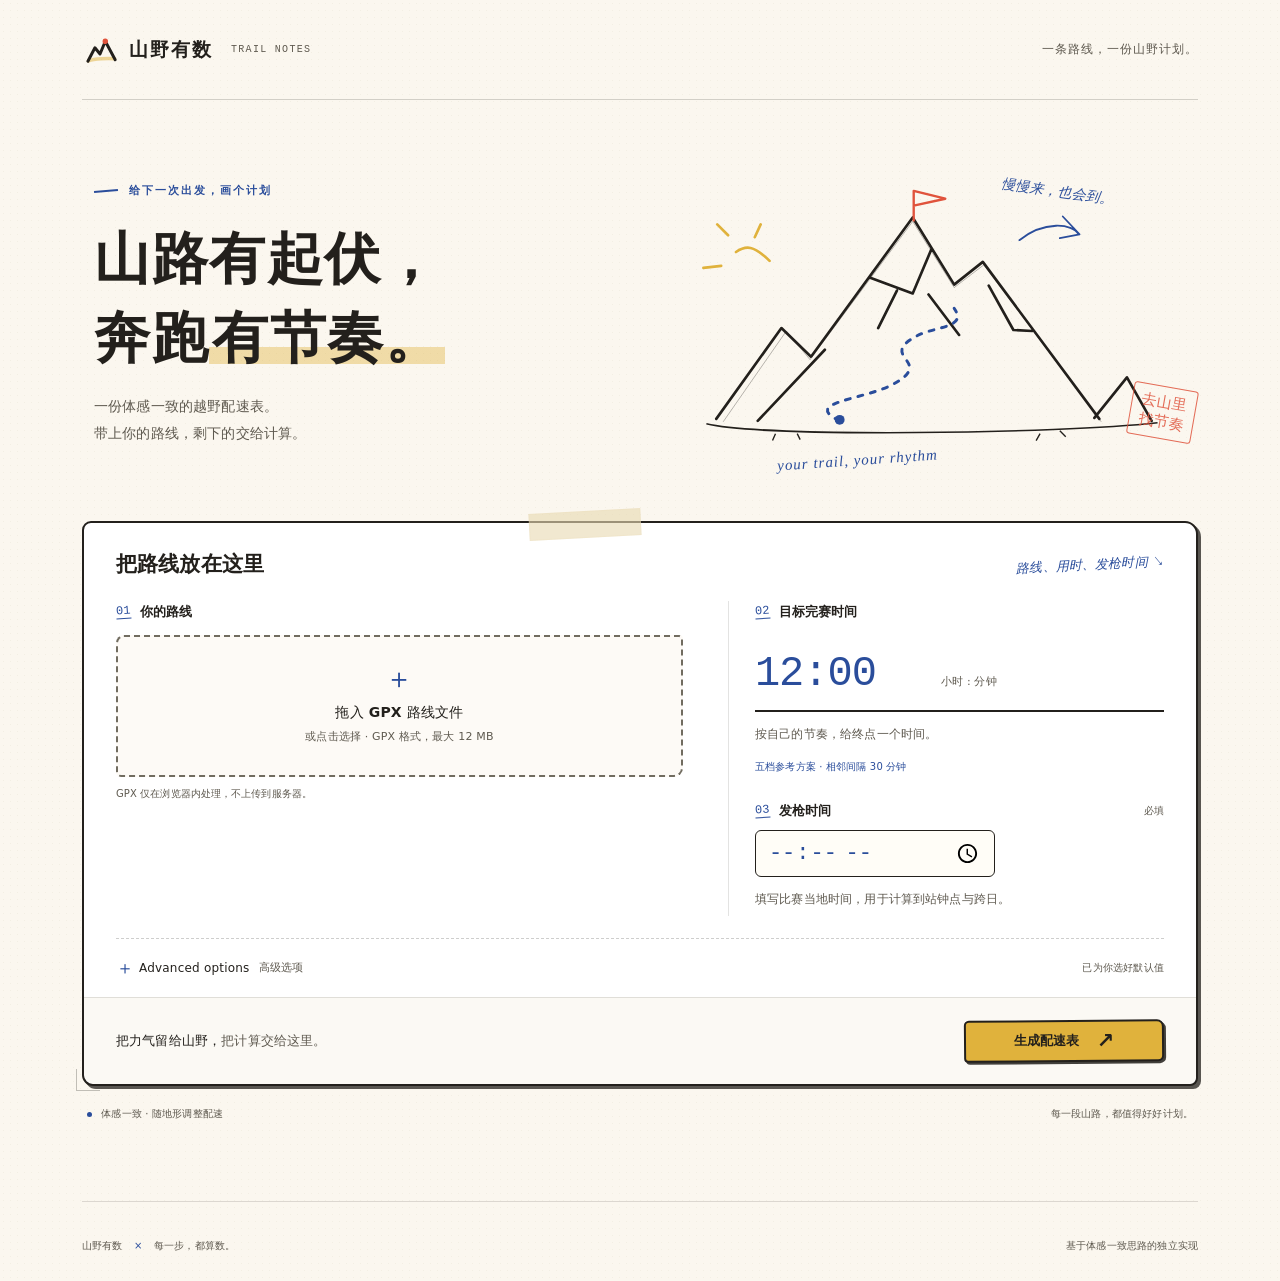
==== web/index.html @ 8d03af99 "feat(web): 导出图支持四套配色风格 - pace-svg.js 新增 STYLES 色板：paper 山野纸张 / night 夜跑仪表盘 / ink 极简墨线 / map 复古等高线 - " ====
<!doctype html>
<html lang="zh-CN">
<head>
  <meta charset="utf-8">
  <meta name="viewport" content="width=device-width, initial-scale=1">
  <meta name="theme-color" content="#fbf7ef">
  <meta name="description" content="上传 GPX，输入完赛时间，生成你的体感一致越野配速表。">
  <title>山野有数 · 体感一致配速表</title>
  <link rel="icon" href="./favicon.svg" type="image/svg+xml">
  <link rel="icon" href="./favicon-32.png" sizes="32x32" type="image/png">
  <link rel="icon" href="./favicon-16.png" sizes="16x16" type="image/png">
  <link rel="apple-touch-icon" href="./apple-touch-icon.png">
  <link rel="stylesheet" href="./style.css?v=frontend-v22">
  <script src="./pace-time.js?v=frontend-v22" defer></script>
  <script src="./pace-svg.js?v=frontend-v22" defer></script>
  <script src="./pace-wallpaper.js?v=frontend-v22" defer></script>
  <script src="./app.js?v=frontend-v22" defer></script>
</head>
<body>
  <div class="page-shell">
    <header class="site-header">
      <a class="brand" href="/" aria-label="山野有数 首页"><svg class="brand-mark" viewBox="0 0 64 64" aria-hidden="true" focusable="false"><path d="M10 47.4C20 44.4 44 44.7 54 46.4" stroke="#e0b23c" stroke-width="6" opacity=".5" stroke-linecap="round" fill="none"/><path d="M9 48L22 26L30 37L40 16L55 48" stroke="#23201c" stroke-width="5" stroke-linecap="round" stroke-linejoin="round" fill="none"/><circle cx="40" cy="16" r="4.6" fill="#e0533c"/></svg> 山野有数 <span class="brand-en">TRAIL NOTES</span></a>
      <span class="header-note">一条路线，一份山野计划。</span>
    </header>
    <main>
      <section class="hero" aria-labelledby="page-title">
        <div class="hero-copy">
          <p class="eyebrow"><span class="small-line"></span> 给下一次出发，画个计划</p>
          <h1 id="page-title">山路有起伏，<br>奔跑<span class="marker">有节奏。</span></h1>
          <p class="hero-description">一份体感一致的越野配速表。<br>带上你的路线，剩下的交给计算。</p>
        </div>
        <div class="mountain-sketch" aria-hidden="true">
          <svg viewBox="0 0 550 300" fill="none" xmlns="http://www.w3.org/2000/svg">
            <path d="M49 250C106 264 406 260 506 249" stroke="#23201c" stroke-width="1.6"/>
            <path d="M59 245L125 153L155 182L258 41L300 109L329 86L447 245M101 247L169 175M215 102L258 118L277 73M242 115L223 153M274 119L305 160M335 110L360 155L379 156M442 244L475 203L500 247" stroke="#23201c" stroke-width="2.7" stroke-linejoin="round" stroke-linecap="round"/>
            <path d="M66 248L130 156L154 185L258 45L300 112L330 89L449 248" stroke="#23201c" stroke-width=".65" opacity=".5"/>
            <path d="M259 44L259 14L291 22L259 29" stroke="#e0533c" stroke-width="2.4" stroke-linecap="round" stroke-linejoin="round"/>
            <path d="M184 247C145 228 208 226 238 210C282 186 221 183 262 161C281 151 314 153 300 133" stroke="#2a4d9b" stroke-width="3" stroke-linecap="round" stroke-dasharray="5 8"/>
            <circle cx="184" cy="246" r="5" fill="#2a4d9b"/>
            <path d="M113 85C97 69 89 69 79 76M98 61L104 48M71 59L60 48M64 90L46 92" stroke="#e0b23c" stroke-width="2.7" stroke-linecap="round"/>
            <path d="M366 64C391 44 420 47 426 58M410 40L427 58L407 62" stroke="#2a4d9b" stroke-width="1.8" stroke-linecap="round" stroke-linejoin="round"/>
            <path d="M119 260L116 267M141 260L144 266M387 260L383 267M407 257L413 263" stroke="#23201c" stroke-width="1.4"/>
          </svg>
          <span class="sketch-label label-summit">慢慢来，也会到。</span>
          <span class="sketch-label label-route">your trail, your rhythm</span>
          <span class="sketch-stamp">去山里<br>找节奏</span>
        </div>
      </section>

      <section class="planner" aria-labelledby="planner-title">
        <div class="planner-heading"><h2 id="planner-title">把路线放在这里</h2><span class="pencil-note">路线、用时、发枪时间 ↘</span></div>
        <form id="pace-form" novalidate>
          <div class="main-fields">
            <div class="file-field">
              <label class="field-label" for="gpx-file"><span class="step-number">01</span> 你的路线</label>
              <label id="drop-zone" class="drop-zone" for="gpx-file" tabindex="0" role="button" aria-label="选择或拖入 GPX 路线文件">
                <span class="upload-symbol" aria-hidden="true">＋</span>
                <span id="file-title">拖入 GPX 路线文件</span>
                <span id="file-hint" class="upload-hint">或点击选择 · GPX 格式，最大 12 MB</span>
                <span id="file-state" class="file-state" hidden></span>
              </label>
              <input id="gpx-file" type="file" class="visually-hidden">
              <p class="field-footnote" id="privacy-note">GPX 仅在浏览器内处理，不上传到服务器。</p>
            </div>
            <div class="time-field">
              <label class="field-label" for="target"><span class="step-number">02</span> 目标完赛时间</label>
              <div class="duration-wrap"><input id="target" name="target" type="text" inputmode="numeric" value="12:00" maxlength="8" autocomplete="off" spellcheck="false" aria-describedby="time-hint"><span>小时 : 分钟</span></div>
              <p id="time-hint" class="time-hint">按自己的节奏，给终点一个时间。</p>
              <span class="target-note" id="target-note">五档参考方案 · 相邻间隔 30 分钟</span>
              <div class="race-start-field">
                <label class="field-label" for="start-time"><span class="step-number">03</span> 发枪时间 <span class="required-note">必填</span></label>
                <input id="start-time" name="start-time" type="time" required aria-describedby="start-time-hint">
                <p id="start-time-hint" class="time-hint">填写比赛当地时间，用于计算到站钟点与跨日。</p>
              </div>
            </div>
          </div>

          <details id="advanced" class="advanced">
            <summary><span class="disclosure-arrow" aria-hidden="true">＋</span> Advanced options <span class="summary-cn">高级选项</span><span class="defaults-tag">已为你选好默认值</span></summary>
            <div class="advanced-body">
              <p class="advanced-intro">保留默认值即可生成。修改参数后，点击“生成配速表”更新结果。</p>
              <div id="track-panel" hidden><label class="setting-label" for="track-index">选择路线</label><select id="track-index"></select></div>
              <div class="settings-grid">
                <label>高程平滑窗口 <span>m</span><input id="ascent-window" type="number" min="0" max="2000" step="10" value="100"></label>
                <label>峰谷反转阈值 <span>m</span><input id="ascent-threshold" type="number" min="0" max="1000" value="10"></label>
                <label>爬升等效距离 <span>km / 100 m</span><input id="ascent-factor" type="number" min="0" max="10" step="0.1" value="1"></label>
                <label>距离翻倍配速增幅 <span>%</span><input id="fatigue" type="number" min="0" max="100" step="1" value="8"></label>
                <label>相邻方案间隔 <span>分钟</span><input id="target-step" type="number" min="1" max="1440" value="30"></label>
                <label>表格括号内容<select id="secondary-display"><option value="arrival_time">到站钟点（当地时间）</option><option value="pace">区间配速（分:秒/km）</option><option value="equivalent_pace">区间等效配速（分:秒/km）</option></select></label>
                <label>目标方案<select id="target-count"><option value="five">五档方案</option><option value="one">仅目标方案</option></select></label>
              </div>
              <div class="repair-policy"><strong>缺失高程自动补齐</strong><p>中间缺口按距离插值，首尾使用最近有效高程。生成结果会标注修复数量；全部高程缺失时停止计算。</p></div>
              <section id="checkpoint-panel" class="checkpoint-panel" hidden aria-labelledby="checkpoint-title"><div class="subheading"><h3 id="checkpoint-title">站点与停留</h3><span>关门时间填写发枪后的累计用时</span></div><p id="cp-hint"></p><div id="checkpoint-fields"></div></section>
              <section id="manual-panel" hidden><h3>手动站点（可选）</h3><p>未识别到站点时默认只列起终点。每行填写：名称,累计公里,停留分钟,关门用时。终点会自动加入。</p><label class="visually-hidden" for="manual-cps">手动站点</label><textarea id="manual-cps" rows="4" placeholder="山脚补给站,10.5,5,03:00"></textarea></section>
            </div>
          </details>
          <div id="status" class="status" role="status" aria-live="polite" hidden></div>
          <div class="form-footer"><p>把力气留给山野，<span>把计算交给这里。</span></p><button id="generate" class="button button-primary" type="submit">生成配速表 <span aria-hidden="true">↗</span></button></div>
        </form>
        <span class="paper-corner" aria-hidden="true"></span>
      </section>
      <div class="under-form"><span><span class="blue-dot"></span> 体感一致 · 随地形调整配速</span><span>每一段山路，都值得好好计划。</span></div>

      <section id="results" class="results" hidden aria-labelledby="result-title">
        <div class="result-heading"><div><p class="eyebrow">YOUR TRAIL PLAN / 配速计划</p><h2 id="result-title">你的山野节奏</h2></div><div class="exports" aria-label="下载配速表"><button type="button" data-export="svg" class="button button-small">SVG</button><button type="button" data-export="png" class="button button-small">PNG</button><button type="button" data-export="csv" class="button button-small">CSV</button><button id="wallpaper-open" type="button" class="button button-small" aria-expanded="false" aria-controls="wallpaper-panel">壁纸</button><label class="export-style" for="table-style">图颜色<select id="table-style"></select></label><button id="print" type="button" class="button button-small">打印</button></div></div>
        <div id="route-stats" class="route-stats"></div>
        <div class="profile-paper"><div class="profile-heading"><span>沿途的起伏</span><span>高程轮廓 · 100 m 平滑，仅作路线示意</span></div><svg id="elevation-chart" viewBox="0 0 1080 180" role="img" aria-label="路线高程曲线"></svg></div>
        <div id="result-notes" class="result-notes"></div>
        <div class="table-paper"><div class="table-topline"><span>CHECKPOINT NOTES</span><span id="table-legend"></span><span class="mobile-table-hint">左右滑动查看全部方案 →</span></div><div class="table-scroll" tabindex="0" role="region" aria-label="配速表，可横向滚动"><table id="pace-table"></table></div></div>
        <details class="calculation-notes"><summary>计算说明与路线提示</summary><div id="calculation-detail"></div></details>
        <section id="wallpaper-panel" class="wallpaper-panel" hidden aria-labelledby="wallpaper-title">
          <div class="wallpaper-heading"><div><p class="eyebrow">HOME SCREEN / 手机壁纸</p><h3 id="wallpaper-title">把配速表放进手机</h3></div><p>按原版表格等比缩小，上下补留白，保留全部站点与方案。</p></div>
          <div class="wallpaper-body">
            <div class="wallpaper-stage"><div id="wallpaper-frame" class="wallpaper-frame"><div id="wallpaper-preview" class="wallpaper-preview"></div><div id="wallpaper-mask" class="wallpaper-mask" hidden></div></div></div>
            <div class="wallpaper-side">
              <div class="wallpaper-controls">
                <label>机型<select id="wallpaper-device"></select></label>
                <label>版式<select id="wallpaper-rotation"><option value="90">横版 · 表格旋转 90°，占满屏宽</option><option value="0">竖版 · 表格保持正向</option></select></label>
                <label>顶部留白 %<input id="wallpaper-top" type="number" min="0" max="70" value="27"></label>
                <label>底部留白 %<input id="wallpaper-bottom" type="number" min="0" max="50" value="9"></label>
                <label>底色<select id="wallpaper-theme"><option value="dark">深色</option><option value="light">浅色</option></select></label>
                <label>宽度 px<input id="wallpaper-width" type="number" min="640" max="4096" step="1" value="1179" disabled></label>
                <label>高度 px<input id="wallpaper-height" type="number" min="960" max="4096" step="1" value="2556" disabled></label>
              </div>
              <label class="wallpaper-toggle"><input type="checkbox" id="wallpaper-overlay" checked> 叠加锁屏遮挡预览</label>
              <p id="wallpaper-error" role="alert" class="wallpaper-note" hidden></p>
              <p id="wallpaper-note" class="wallpaper-note"></p>
              <div class="wallpaper-actions"><button type="button" id="wallpaper-png" class="button button-primary">下载壁纸 PNG</button><button type="button" id="wallpaper-svg" class="button button-small">SVG</button></div>
            </div>
          </div>
        </section>
      </section>
    </main>
    <footer class="site-footer"><span>山野有数 <span class="footer-cross">×</span> 每一步，都算数。</span><span>基于体感一致思路的独立实现</span></footer>
  </div>
</body>
</html>
---- web/style.css ----
:root {
  --color-bg:#fbf7ef; --color-surface:#ffffff; --color-surface-alt:#f4eee1;
  --color-fg:#23201c; --color-muted:#5e594f; --color-primary:#2a4d9b;
  --color-on-primary:#fff; --color-accent:#e0533c; --color-accent-2:#e0b23c;
  --color-border:#23201c; --color-disabled:#ece5d8; --color-on-disabled:#9b9487;
  --font-display:"Instrument Serif","Songti SC","Georgia",serif;
  --font-body:"Schibsted Grotesk",ui-sans-serif,system-ui,"PingFang SC",sans-serif;
  --font-mono:"JetBrains Mono",ui-monospace,SFMono-Regular,Menlo,monospace;
  --radius-control:6px; --radius-card:10px; --size-control:42px;
  --shadow-control:2px 2px 0 rgba(35,32,28,.85); --shadow-card:3px 3px 0 rgba(35,32,28,.75);
}
*{box-sizing:border-box} [hidden]{display:none!important} html{scroll-behavior:smooth;scroll-padding-top:28px}
body{margin:0;background:var(--color-bg);color:var(--color-fg);font:16px/1.7 var(--font-body);letter-spacing:.01em;background-image:radial-gradient(#a99c7918 .65px,transparent .65px);background-size:7px 7px}
button,input,select,textarea{font:inherit;color:inherit} button,summary,a,input,select,textarea,[tabindex]{-webkit-tap-highlight-color:transparent}button,a,summary{touch-action:manipulation}
a{color:inherit}button{cursor:pointer}button:disabled{cursor:wait;background:var(--color-disabled);color:var(--color-on-disabled)}
:focus-visible{outline:3px solid var(--color-primary);outline-offset:4px} input:focus-visible,select:focus-visible,textarea:focus-visible{outline:2px solid var(--color-accent);outline-offset:3px}
.page-shell{max-width:1200px;padding:0 42px;margin:auto}.site-header{height:100px;display:flex;align-items:center;justify-content:space-between;border-bottom:1px solid #23201c30}
.brand{display:flex;align-items:center;gap:9px;text-decoration:none;font-size:19px;font-weight:650;letter-spacing:2px}.brand-mark{width:38px;height:38px;flex:none;display:block;transform:rotate(-3deg) translateY(1px)}.brand-en{font:10px var(--font-mono);letter-spacing:1.3px;color:var(--color-muted);margin-left:9px}.header-note{font-size:12px;letter-spacing:1px;color:var(--color-muted)}
.hero{display:grid;grid-template-columns:1fr 1fr;align-items:center;gap:20px;padding:55px 12px 48px}.eyebrow{display:flex;align-items:center;gap:11px;font-size:11px;font-weight:600;letter-spacing:2px;color:var(--color-primary);margin:0 0 20px}.small-line{display:inline-block;width:24px;height:2px;background:var(--color-primary);transform:rotate(-5deg)}h1{font-family:var(--font-display);font-weight:600;font-size:clamp(38px,4.4vw,56px);letter-spacing:1.5px;line-height:1.4;margin:0 0 16px}.marker{background:linear-gradient(transparent 65%,#e0b23c66 65%,#e0b23c66 92%,transparent 92%);padding:0 3px}.hero-description{font-size:14px;line-height:1.9;color:var(--color-muted);margin:0}.mountain-sketch{position:relative;align-self:center;padding-top:22px;margin:0 -15px 0 8px}.mountain-sketch>svg{display:block;width:100%;height:auto}.sketch-label{font-family:var(--font-display);position:absolute;color:var(--color-primary);font-style:italic;font-size:14px}.label-summit{right:16%;top:8%;transform:rotate(8deg)}.label-route{bottom:0;left:22%;transform:rotate(-4deg);font-size:15px;letter-spacing:1px}.sketch-stamp{position:absolute;right:1%;bottom:11%;color:var(--color-accent);font-family:var(--font-display);font-size:15px;border:1.5px solid var(--color-accent);border-radius:3px;transform:rotate(10deg);padding:5px 9px;line-height:1.35;opacity:.85}
.planner{position:relative;background:var(--color-surface);border:2px solid var(--color-border);border-radius:9px 13px 8px 11px;box-shadow:var(--shadow-card);overflow:visible}.planner:before{content:"";position:absolute;top:-12px;left:40%;width:110px;height:25px;background:#e9d9b39c;transform:rotate(-3deg);border:1px solid #e9d9b330;pointer-events:none}.planner-heading{display:flex;justify-content:space-between;align-items:center;padding:26px 32px 20px}.planner-heading h2{font:600 21px/1.5 var(--font-display);margin:0}.pencil-note{font:italic 13px/1.5 var(--font-display);color:var(--color-primary);transform:rotate(-3deg)}.main-fields{display:grid;grid-template-columns:1.3fr 1fr;gap:45px;padding:0 32px 22px}.field-label{font-size:13px;font-weight:600;display:flex;align-items:center;gap:9px;margin-bottom:12px}.step-number{font:12px var(--font-mono);color:var(--color-primary);border-bottom:1px solid var(--color-primary);transform:rotate(-4deg)}.drop-zone{min-height:142px;display:flex;flex-direction:column;justify-content:center;align-items:center;gap:4px;border:2px dashed #716c60;border-radius:8px 4px 9px 5px;background:#fbf7ef90;cursor:pointer;transition:background .18s,border-color .18s,transform .18s;text-align:center;padding:12px 16px}.drop-zone:hover,.drop-zone.dragover{border-color:var(--color-primary);background:#edf0f780;transform:rotate(-.35deg)}.drop-zone.has-file{background:#eef2f7;border-color:var(--color-primary);border-style:solid}.upload-symbol{font:28px/1 var(--font-display);color:var(--color-primary);margin-bottom:4px}.drop-zone>span:not(.upload-symbol){max-width:100%;overflow-wrap:anywhere}#file-title{font-size:14px;font-weight:550}.upload-hint{font-size:11px;color:var(--color-muted)}.file-state{font-size:11px;color:var(--color-primary)}.field-footnote{font-size:10px;margin:8px 0 0;color:var(--color-muted);letter-spacing:.1px}.time-field{padding-left:26px;border-left:1px solid #23201c20}.duration-wrap{border-bottom:2px solid var(--color-border);display:flex;align-items:baseline;gap:16px;padding:12px 0 9px;margin-top:3px}.duration-wrap input{background:transparent;border:0;min-width:0;width:170px;max-width:70%;font:42px/1.3 var(--font-mono);letter-spacing:-1px;border-radius:3px;padding:0;color:var(--color-primary)}.duration-wrap>span{font-size:11px;white-space:nowrap;color:var(--color-muted)}.time-hint{font-size:12px;color:var(--color-muted);margin:12px 0 6px}.target-note{font-size:10px;color:var(--color-primary)}
.advanced{border-top:1px dashed #23201c38;margin:0 32px}.advanced summary{cursor:pointer;list-style:none;display:flex;align-items:center;gap:9px;min-height:58px;font:12px var(--font-body);letter-spacing:.2px}.advanced summary::-webkit-details-marker{display:none}.disclosure-arrow{font-size:18px;color:var(--color-primary);width:14px}.advanced[open] .disclosure-arrow{transform:rotate(45deg)}.summary-cn{color:var(--color-muted);font-size:11px}.defaults-tag{margin-left:auto;color:var(--color-muted);font-size:10px}.advanced-body{border-top:1px dashed #23201c24;padding:0 0 24px}.advanced-intro{font-size:12px;color:var(--color-muted);margin:16px 0 20px}.settings-grid{display:grid;grid-template-columns:repeat(4,minmax(0,1fr));gap:18px}.settings-grid label{font-size:11px;display:block}.settings-grid label>span{font-size:10px;color:var(--color-muted);margin-left:4px}.settings-grid input,.settings-grid select,textarea,#track-index{margin-top:6px;width:100%;height:42px;border:1.5px dashed #726b5d;border-radius:6px;background:#fffdf7;padding:6px 10px;font-size:13px}.repair-policy{background:var(--color-surface-alt);border-left:2px solid var(--color-primary);padding:12px 16px;margin-top:24px;font-size:12px}.repair-policy p{margin:4px 0 0;color:var(--color-muted)}.repair-policy strong{font-weight:600}.checkpoint-panel h3,#manual-panel h3{font-size:14px}.subheading{display:flex;align-items:center;justify-content:space-between;margin-top:22px}.subheading span{font-size:10px;color:var(--color-muted)}#cp-hint,#manual-panel p{font-size:12px;color:var(--color-muted)}.cp-row{display:grid;grid-template-columns:1.2fr 1.4fr .65fr .8fr;gap:12px;align-items:center;border-top:1px solid #23201c15;padding:12px 0}.cp-name{display:flex;align-items:center;gap:5px;font-size:12px;overflow-wrap:anywhere}.cp-row label{font-size:10px;color:var(--color-muted);display:block}.cp-row input[type=number],.cp-row input[type=text],.cp-row select{width:100%;min-width:0;height:36px;border:1px solid #aaa291;background:#fffdf7;border-radius:4px;padding:4px 8px;font-size:12px}.cp-row.needs-choice{border-left:3px solid var(--color-accent);padding-left:10px}.cp-position-note{font-size:10px;color:var(--color-primary)}#manual-panel textarea{height:auto;min-height:100px;resize:vertical;font:12px/1.8 var(--font-mono)}#track-panel{padding:10px 0 20px;max-width:400px}.setting-label{font-size:12px}
.form-footer{display:flex;align-items:center;justify-content:space-between;gap:20px;background:#f4eee160;padding:22px 32px;border-radius:0 0 8px 11px;border-top:1px solid #23201c20}.form-footer p{font:13px/1.7 var(--font-display);margin:0}.form-footer p span{color:var(--color-muted)}.button{background:#fffdf7;border:2px solid var(--color-border);border-radius:5px 7px 6px 4px;box-shadow:var(--shadow-control);min-height:42px;padding:8px 18px;font-size:13px;font-weight:600;display:inline-flex;justify-content:center;align-items:center;gap:18px;transition:background .18s,transform .18s,box-shadow .18s}.button:hover:not(:disabled){background:var(--color-primary);color:var(--color-on-primary)}.button:active:not(:disabled){transform:translate(2px,2px);box-shadow:0 0 0 transparent}.button-primary{background:var(--color-accent-2);min-width:200px;transform:rotate(-.5deg)}.button-primary>span{font-size:21px;line-height:1}.button-small{font:11px var(--font-mono);padding:8px 13px;min-height:36px;box-shadow:1.5px 1.5px 0 #23201c}.under-form{display:flex;justify-content:space-between;color:var(--color-muted);font-size:10px;padding:19px 5px}.blue-dot{display:inline-block;background:var(--color-primary);width:5px;height:5px;border-radius:50%;margin-right:6px}.status{font-size:12px;padding:12px 16px;margin:0 32px 20px;border:1px solid #2a4d9b55;background:#edf0f8;border-radius:5px;white-space:pre-line}.status.error{background:#fff0e9;border-color:#e0533c88;color:#9b321f}.status.success{background:#eff4eb;border-color:#76845b55;color:#405129}.paper-corner{position:absolute;bottom:-7px;left:-8px;width:24px;height:22px;border-left:1px solid #23201c44;border-bottom:1px solid #23201c44;pointer-events:none}
.results{margin-top:68px;scroll-margin-top:26px}.result-heading{display:flex;justify-content:space-between;align-items:flex-end;gap:20px;margin-bottom:24px}.result-heading h2{font:600 32px/1.4 var(--font-display);margin:0;overflow-wrap:anywhere}.result-heading .eyebrow{margin-bottom:10px;font-size:10px}.exports{display:flex;gap:9px;flex-wrap:wrap}.route-stats{display:grid;grid-template-columns:repeat(4,1fr);border-top:2px solid var(--color-border);border-bottom:1px solid #23201c50;padding:20px 0;margin-bottom:24px}.stat{padding-left:22px;border-left:1px dashed #23201c40}.stat:first-child{border-left:0;padding-left:0}.stat-label{font-size:11px;color:var(--color-muted)}.stat-value{display:block;font:26px/1.8 var(--font-mono);color:var(--color-primary)}.stat-value small{font:11px var(--font-body);margin-left:5px;color:var(--color-muted)}.profile-paper{border:1px solid #23201c50;border-radius:5px 8px 4px 6px;padding:14px 20px 6px;background:#fffdf7}.profile-heading{display:flex;justify-content:space-between;align-items:center;font-size:12px}.profile-heading span+span{font-size:10px;color:var(--color-muted)}#elevation-chart{display:block;width:100%;height:auto;min-height:100px}#elevation-chart text{font-family:var(--font-mono);font-size:10px;fill:var(--color-muted)}.result-notes{font-size:11px;color:var(--color-muted);margin:18px 0 22px;line-height:1.9}.result-notes strong{color:var(--color-fg);font-weight:550}.result-notes p{margin:4px 0}.table-paper{border:1.5px solid var(--color-border);border-radius:7px 5px 9px 4px;background:var(--table-paper,#fffdf9);overflow:hidden;box-shadow:3px 3px 0 #23201c}.table-topline{display:flex;justify-content:space-between;gap:12px;background:var(--table-head,#f4eee1);padding:11px 18px;border-bottom:1px solid var(--color-border);font:10px/1.7 var(--font-mono);color:var(--table-sub,var(--color-muted));letter-spacing:1px}.table-topline span+span{font:10px/1.7 var(--font-body);letter-spacing:0}.table-scroll{overflow-x:auto;overscroll-behavior-x:contain}table{width:100%;border-collapse:collapse;min-width:920px;font-size:12px;color:var(--table-ink,var(--color-fg))}th{font-weight:500;text-align:left;color:var(--table-sub,var(--color-muted));font-size:10px;background:var(--table-head,#faf6ee);white-space:nowrap}th,td{padding:16px 12px;border-bottom:1px solid var(--table-rule,#23201c22);vertical-align:middle}th:first-child,td:first-child{padding-left:20px;min-width:164px}td{font-family:var(--font-mono);font-size:11px}td:first-child{font-family:var(--font-body);font-size:12px;color:var(--table-name,var(--color-fg))}th.target-col{text-align:center;min-width:94px}td.target-col{text-align:center}th .target-label{display:block;font:15px/1.6 var(--font-mono);color:var(--table-ink,var(--color-fg))}.chosen{background:var(--table-chosen,#f6edcf)}th.chosen .target-label{color:var(--table-strong,var(--color-primary));font-weight:bold}.time-main{font-size:15px;display:block;white-space:nowrap}.time-secondary{font-size:10px;color:var(--table-sub,var(--color-muted));display:block;margin-top:3px}.arrival-line{font-size:9px;color:var(--table-sub,var(--color-muted));display:block}.station-km{display:block;font:10px var(--font-mono);margin-top:3px;color:var(--table-sub,var(--color-muted))}.station-cutoff{display:block;font-size:9px;color:var(--table-late,#a3402a);margin-top:4px}.late{color:var(--table-late,#a3402a);font-size:9px;display:block}tr:last-child td{border-bottom:0;background-color:var(--table-foot,#f4eee160)}tr:last-child td.chosen{background-color:var(--table-chosen-strong,#f1e5bd)}tr:last-child .time-main{font-weight:bold;color:var(--table-strong,var(--color-primary))}.calculation-notes{font-size:11px;margin-top:22px;color:var(--color-muted)}.calculation-notes summary{cursor:pointer;text-decoration:underline;text-underline-offset:4px}.calculation-notes ul{padding-left:20px;line-height:2}.calculation-notes p{margin:8px 0}.site-footer{padding:35px 0 27px;margin-top:60px;display:flex;justify-content:space-between;border-top:1px solid #23201c25;font-size:10px;color:var(--color-muted)}.footer-cross{padding:0 8px;color:var(--color-primary)}.visually-hidden{position:absolute!important;width:1px!important;height:1px!important;padding:0!important;margin:-1px!important;overflow:hidden!important;clip:rect(0,0,0,0)!important;white-space:nowrap!important;border:0!important}
@media(min-width:1500px){.page-shell{max-width:1260px}.hero{padding-top:64px;padding-bottom:60px}}
@media(max-width:900px){.page-shell{padding:0 26px}.hero{padding:40px 0 36px;gap:0}h1{font-size:43px}.main-fields{gap:24px}.time-field{padding-left:20px}.duration-wrap input{font-size:36px;width:135px}.settings-grid{grid-template-columns:repeat(2,minmax(0,1fr))}.mountain-sketch{margin-left:0}.header-note{font-size:10px}.planner-heading,.main-fields{padding-left:24px;padding-right:24px}.advanced{margin:0 24px}.form-footer{padding:20px 24px}.button-primary{min-width:170px}.brand-en{display:none}}
@media(max-width:600px){.page-shell{padding:0 20px}.site-header{height:76px}.brand{font-size:17px}.header-note{font-size:9px;max-width:124px;text-align:right;letter-spacing:0}.hero{display:block;padding:34px 0 26px;position:relative;min-height:262px}.hero-copy{position:relative;z-index:1}.eyebrow{font-size:9px;letter-spacing:1px;margin-bottom:15px}h1{font-size:38px;line-height:1.45;letter-spacing:.5px}.hero-description{font-size:12px;max-width:230px;line-height:1.8}.mountain-sketch{position:absolute;width:200px;right:-14px;bottom:10px;opacity:.7;padding-top:0;margin:0;z-index:0}.sketch-label,.sketch-stamp{display:none}.planner-heading{padding:24px 20px 18px}.planner-heading h2{font-size:19px}.pencil-note{font-size:10px}.main-fields{display:block;padding:0 20px 21px}.drop-zone{min-height:129px}.field-footnote{font-size:9px}.time-field{border:0;padding:24px 0 0}.duration-wrap{padding:4px 0 8px;justify-content:space-between}.duration-wrap input{font-size:38px;width:180px}.duration-wrap>span{font-size:11px}.time-hint{font-size:11px;margin-top:9px}.advanced{margin:0 20px}.advanced summary{font-size:11px;gap:6px;min-height:55px}.summary-cn{font-size:10px}.defaults-tag{display:none}.advanced-intro{font-size:11px}.settings-grid{gap:14px}.settings-grid label{font-size:10px}.settings-grid label>span{display:block;margin-left:0}.form-footer{display:block;padding:20px}.form-footer p{text-align:center;font-size:12px;margin-bottom:14px}.button-primary{width:100%;min-height:46px}.under-form{display:block;font-size:9px;padding:16px 3px}.under-form>span+span{display:none}.status{margin:0 20px 16px}.subheading{display:block}.subheading h3{margin-bottom:3px}.cp-row{grid-template-columns:1fr 1fr;gap:10px}.cp-name{grid-column:1/-1}.cp-row>div:nth-child(2){grid-column:1/-1}.results{margin-top:38px}.result-heading{display:block}.result-heading h2{font-size:27px}.exports{margin-top:18px}.route-stats{grid-template-columns:1fr 1fr;gap:17px 0;padding:17px 0}.stat:nth-child(3){border-left:0;padding-left:0}.stat{padding-left:18px}.stat-value{font-size:23px}.stat-label{font-size:10px}.profile-paper{padding:12px 10px 4px}.profile-heading{font-size:11px}.profile-heading span+span{max-width:180px;text-align:right;font-size:8px}.table-topline{display:block;padding:10px 12px}.table-topline>span{display:block}.site-footer{display:block;text-align:center;font-size:9px;margin-top:38px;padding:24px 0}.site-footer>span{display:block;margin:4px 0}}
@media(prefers-reduced-motion:reduce){html{scroll-behavior:auto}*,*:before,*:after{transition:none!important;animation:none!important}}
@media print{@page{size:A4 landscape;margin:10mm}body{background:#fff;font-size:11px}.page-shell{max-width:none;padding:0}.site-header,.hero,.planner,.under-form,.exports,.site-footer,.calculation-notes{display:none!important}.results{display:block!important;margin:0}.result-heading{margin:0 0 12px}.result-heading h2{font-size:24px}.route-stats{padding:8px 0;margin-bottom:10px}.stat-value{font-size:18px}.profile-paper{break-inside:avoid}#elevation-chart{max-height:120px}.table-paper{box-shadow:none}.table-scroll{overflow:visible}.table-paper table{min-width:0}th,td{padding:10px 6px}thead{display:table-header-group}tr{break-inside:avoid}.chosen{print-color-adjust:exact;-webkit-print-color-adjust:exact}.result-notes{margin:10px 0}}

.race-start-field{margin-top:22px}.race-start-field .field-label{margin-bottom:8px}.required-note{font-size:10px;font-weight:400;color:var(--color-muted);margin-left:auto}.race-start-field input{display:block;width:100%;max-width:240px;min-height:44px;min-width:0;box-sizing:border-box;border:1.5px solid var(--color-border);border-radius:6px;background:#fffdf7;padding:8px 12px;font:22px var(--font-mono);color:var(--color-primary)}
.time-secondary{white-space:nowrap}table.clock-display th.target-col,table.clock-display td.target-col{min-width:145px}
.mobile-table-hint{display:none}@media(max-width:600px){.table-topline .mobile-table-hint{display:block;color:var(--color-primary);margin-top:5px}}

/* 手机壁纸面板 */
.wallpaper-panel{margin-top:26px;border:1.5px solid var(--color-border);border-radius:7px 5px 9px 4px;background:#fffdf9;box-shadow:3px 3px 0 #23201c;padding:22px 24px}
.wallpaper-heading{display:flex;justify-content:space-between;align-items:flex-end;gap:20px;margin-bottom:18px}
.wallpaper-heading h3{font:600 22px/1.45 var(--font-display);margin:0}
.wallpaper-heading .eyebrow{margin-bottom:8px}
.wallpaper-heading>p{font-size:11px;line-height:1.7;color:var(--color-muted);max-width:300px;text-align:right;margin:0}
.wallpaper-body{display:grid;grid-template-columns:minmax(0,236px) minmax(0,1fr);gap:26px;align-items:start}
.wallpaper-stage{display:flex;justify-content:center}
.wallpaper-frame{position:relative;width:100%;max-width:236px;border-radius:26px;overflow:hidden;background:#14120f;box-shadow:0 0 0 1.5px #23201c,0 12px 26px #23201c2e}
.wallpaper-preview>svg{display:block;width:100%;height:auto}
.wallpaper-mask{position:absolute;inset:0;pointer-events:none}
.wallpaper-mask svg{display:block;width:100%;height:100%}
.wallpaper-controls{display:grid;grid-template-columns:repeat(2,minmax(0,1fr));gap:12px 14px}
.wallpaper-controls label{display:flex;flex-direction:column;gap:5px;font-size:10px;color:var(--color-muted)}
.wallpaper-controls select,.wallpaper-controls input{min-height:36px;width:100%;box-sizing:border-box;border:1.5px solid var(--color-border);border-radius:5px;background:#fffdf7;padding:6px 8px;font:12px var(--font-body);color:var(--color-fg)}
.wallpaper-controls input:disabled{background:#f4eee1;color:#9b9487;border-style:dashed}
.wallpaper-toggle{display:flex;gap:8px;align-items:center;font-size:11px;color:var(--color-muted);margin:16px 0 0}
.wallpaper-note{font-size:11px;line-height:1.85;color:var(--color-muted);margin:12px 0 16px;border-left:3px solid var(--color-accent-2);padding-left:10px}
.wallpaper-actions{display:flex;gap:9px;flex-wrap:wrap;align-items:center}
.wallpaper-actions .button-primary{min-width:0;transform:none;font-size:12px}
@media(max-width:760px){.wallpaper-body{grid-template-columns:minmax(0,1fr);gap:20px}.wallpaper-heading{display:block}.wallpaper-heading>p{text-align:left;max-width:none;margin:8px 0 0}.wallpaper-frame{max-width:210px}.wallpaper-controls{grid-template-columns:minmax(0,1fr) minmax(0,1fr)}}
@media print{.wallpaper-panel{display:none!important}}

/* 导出图风格：只看表格，页面其他部分不改 */
.export-style{display:inline-flex;align-items:center;gap:6px;font:11px var(--font-mono);color:var(--color-muted)}
.export-style select{min-height:36px;border:1.5px solid var(--color-border);border-radius:5px;background:#fffdf7;padding:4px 8px;font:11px var(--font-body);color:var(--color-fg);box-shadow:1.5px 1.5px 0 #23201c}
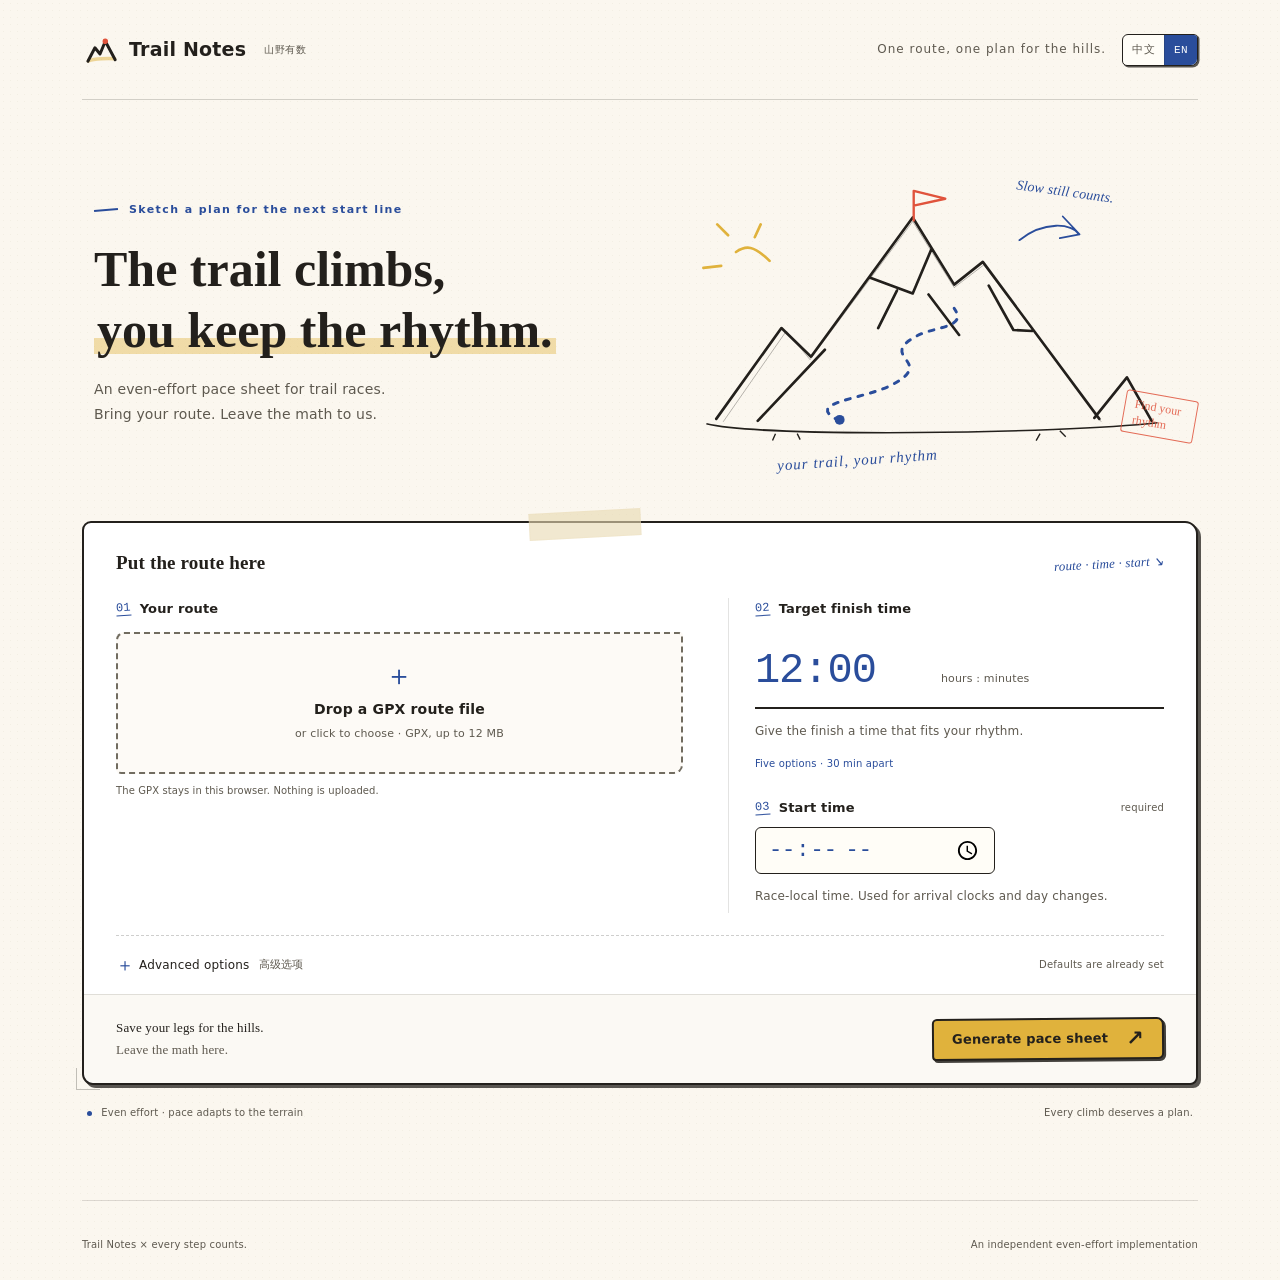
==== commit c08db3b5: "feat(web): 界面、导出图与壁纸支持中英文切换 - 新增 web/i18n.js：中英词典、语言检测（?lang= > localStorage > 浏览器语言）、   站点起终点名称翻译 -" ====
--- a/web/index.html
+++ b/web/index.html
@@ -4,30 +4,37 @@
   <meta charset="utf-8">
   <meta name="viewport" content="width=device-width, initial-scale=1">
   <meta name="theme-color" content="#fbf7ef">
-  <meta name="description" content="上传 GPX，输入完赛时间，生成你的体感一致越野配速表。">
+  <meta name="description" content="上传 GPX，输入完赛时间与发枪时间，生成体感一致的越野配速表。">
   <title>山野有数 · 体感一致配速表</title>
   <link rel="icon" href="./favicon.svg" type="image/svg+xml">
   <link rel="icon" href="./favicon-32.png" sizes="32x32" type="image/png">
   <link rel="icon" href="./favicon-16.png" sizes="16x16" type="image/png">
   <link rel="apple-touch-icon" href="./apple-touch-icon.png">
-  <link rel="stylesheet" href="./style.css?v=frontend-v22">
-  <script src="./pace-time.js?v=frontend-v22" defer></script>
-  <script src="./pace-svg.js?v=frontend-v22" defer></script>
-  <script src="./pace-wallpaper.js?v=frontend-v22" defer></script>
-  <script src="./app.js?v=frontend-v22" defer></script>
+  <link rel="stylesheet" href="./style.css?v=frontend-v29">
+  <script src="./i18n.js?v=frontend-v29" defer></script>
+  <script src="./pace-time.js?v=frontend-v29" defer></script>
+  <script src="./pace-svg.js?v=frontend-v29" defer></script>
+  <script src="./pace-wallpaper.js?v=frontend-v29" defer></script>
+  <script src="./app.js?v=frontend-v29" defer></script>
 </head>
 <body>
   <div class="page-shell">
     <header class="site-header">
-      <a class="brand" href="/" aria-label="山野有数 首页"><svg class="brand-mark" viewBox="0 0 64 64" aria-hidden="true" focusable="false"><path d="M10 47.4C20 44.4 44 44.7 54 46.4" stroke="#e0b23c" stroke-width="6" opacity=".5" stroke-linecap="round" fill="none"/><path d="M9 48L22 26L30 37L40 16L55 48" stroke="#23201c" stroke-width="5" stroke-linecap="round" stroke-linejoin="round" fill="none"/><circle cx="40" cy="16" r="4.6" fill="#e0533c"/></svg> 山野有数 <span class="brand-en">TRAIL NOTES</span></a>
-      <span class="header-note">一条路线，一份山野计划。</span>
+      <a class="brand" href="/" data-i18n-aria="brand.home"><svg class="brand-mark" viewBox="0 0 64 64" aria-hidden="true" focusable="false"><path d="M10 47.4C20 44.4 44 44.7 54 46.4" stroke="#e0b23c" stroke-width="6" opacity=".5" stroke-linecap="round" fill="none"/><path d="M9 48L22 26L30 37L40 16L55 48" stroke="#23201c" stroke-width="5" stroke-linecap="round" stroke-linejoin="round" fill="none"/><circle cx="40" cy="16" r="4.6" fill="#e0533c"/></svg> <span data-i18n="brand.name">山野有数</span> <span class="brand-en" data-i18n="brand.tag">TRAIL NOTES</span></a>
+      <div class="header-right">
+        <span class="header-note" data-i18n="header.note">一条路线，一份山野计划。</span>
+        <div class="lang-switch" role="group" data-i18n-aria="lang.group" aria-label="语言">
+          <button type="button" data-lang-button="zh" aria-pressed="true">中文</button>
+          <button type="button" data-lang-button="en" aria-pressed="false">EN</button>
+        </div>
+      </div>
     </header>
     <main>
       <section class="hero" aria-labelledby="page-title">
         <div class="hero-copy">
-          <p class="eyebrow"><span class="small-line"></span> 给下一次出发，画个计划</p>
-          <h1 id="page-title">山路有起伏，<br>奔跑<span class="marker">有节奏。</span></h1>
-          <p class="hero-description">一份体感一致的越野配速表。<br>带上你的路线，剩下的交给计算。</p>
+          <p class="eyebrow"><span class="small-line"></span> <span data-i18n="hero.eyebrow">给下一次出发，画个计划</span></p>
+          <h1 id="page-title"><span data-i18n="hero.title1">山路有起伏，</span><br><span class="marker" data-i18n="hero.title2">奔跑有节奏。</span></h1>
+          <p class="hero-description"><span data-i18n="hero.desc1">一份体感一致的越野配速表。</span><br><span data-i18n="hero.desc2">带上你的路线，剩下的交给计算。</span></p>
         </div>
         <div class="mountain-sketch" aria-hidden="true">
           <svg viewBox="0 0 550 300" fill="none" xmlns="http://www.w3.org/2000/svg">
@@ -41,97 +48,97 @@
             <path d="M366 64C391 44 420 47 426 58M410 40L427 58L407 62" stroke="#2a4d9b" stroke-width="1.8" stroke-linecap="round" stroke-linejoin="round"/>
             <path d="M119 260L116 267M141 260L144 266M387 260L383 267M407 257L413 263" stroke="#23201c" stroke-width="1.4"/>
           </svg>
-          <span class="sketch-label label-summit">慢慢来，也会到。</span>
-          <span class="sketch-label label-route">your trail, your rhythm</span>
-          <span class="sketch-stamp">去山里<br>找节奏</span>
+          <span class="sketch-label label-summit" data-i18n="hero.labelSummit">慢慢来，也会到。</span>
+          <span class="sketch-label label-route" data-i18n="hero.labelRoute">your trail, your rhythm</span>
+          <span class="sketch-stamp" data-i18n-html="hero.stamp">去山里<br>找节奏</span>
         </div>
       </section>
 
       <section class="planner" aria-labelledby="planner-title">
-        <div class="planner-heading"><h2 id="planner-title">把路线放在这里</h2><span class="pencil-note">路线、用时、发枪时间 ↘</span></div>
+        <div class="planner-heading"><h2 id="planner-title" data-i18n="planner.title">把路线放在这里</h2><span class="pencil-note" data-i18n="planner.pencil">路线、用时、发枪时间 ↘</span></div>
         <form id="pace-form" novalidate>
           <div class="main-fields">
             <div class="file-field">
-              <label class="field-label" for="gpx-file"><span class="step-number">01</span> 你的路线</label>
-              <label id="drop-zone" class="drop-zone" for="gpx-file" tabindex="0" role="button" aria-label="选择或拖入 GPX 路线文件">
+              <label class="field-label" for="gpx-file"><span class="step-number">01</span> <span data-i18n="form.step1">你的路线</span></label>
+              <label id="drop-zone" class="drop-zone" for="gpx-file" tabindex="0" role="button" data-i18n-aria="form.dropAria" aria-label="选择或拖入 GPX 路线文件">
                 <span class="upload-symbol" aria-hidden="true">＋</span>
-                <span id="file-title">拖入 GPX 路线文件</span>
-                <span id="file-hint" class="upload-hint">或点击选择 · GPX 格式，最大 12 MB</span>
+                <span id="file-title" data-i18n="form.dropTitle">拖入 GPX 路线文件</span>
+                <span id="file-hint" class="upload-hint" data-i18n="form.dropHint">或点击选择 · GPX 格式，最大 12 MB</span>
                 <span id="file-state" class="file-state" hidden></span>
               </label>
               <input id="gpx-file" type="file" class="visually-hidden">
-              <p class="field-footnote" id="privacy-note">GPX 仅在浏览器内处理，不上传到服务器。</p>
+              <p class="field-footnote" id="privacy-note" data-i18n="form.privacy">GPX 仅在浏览器内处理，不上传到服务器。</p>
             </div>
             <div class="time-field">
-              <label class="field-label" for="target"><span class="step-number">02</span> 目标完赛时间</label>
-              <div class="duration-wrap"><input id="target" name="target" type="text" inputmode="numeric" value="12:00" maxlength="8" autocomplete="off" spellcheck="false" aria-describedby="time-hint"><span>小时 : 分钟</span></div>
-              <p id="time-hint" class="time-hint">按自己的节奏，给终点一个时间。</p>
-              <span class="target-note" id="target-note">五档参考方案 · 相邻间隔 30 分钟</span>
+              <label class="field-label" for="target"><span class="step-number">02</span> <span data-i18n="form.step2">目标完赛时间</span></label>
+              <div class="duration-wrap"><input id="target" name="target" type="text" inputmode="numeric" value="12:00" maxlength="5" autocomplete="off" spellcheck="false" aria-describedby="time-hint"><span data-i18n="form.durationUnit">小时 : 分钟</span></div>
+              <p id="time-hint" class="time-hint" data-i18n="form.timeHint">按自己的节奏，给终点一个时间。</p>
+              <span class="target-note" id="target-note" data-i18n="form.targetNote">五档参考方案 · 相邻间隔 30 分钟</span>
               <div class="race-start-field">
-                <label class="field-label" for="start-time"><span class="step-number">03</span> 发枪时间 <span class="required-note">必填</span></label>
+                <label class="field-label" for="start-time"><span class="step-number">03</span> <span data-i18n="form.step3">发枪时间</span> <span class="required-note" data-i18n="form.required">必填</span></label>
                 <input id="start-time" name="start-time" type="time" required aria-describedby="start-time-hint">
-                <p id="start-time-hint" class="time-hint">填写比赛当地时间，用于计算到站钟点与跨日。</p>
+                <p id="start-time-hint" class="time-hint" data-i18n="form.startHint">填写比赛当地时间，用于计算到站钟点与跨日。</p>
               </div>
             </div>
           </div>
 
           <details id="advanced" class="advanced">
-            <summary><span class="disclosure-arrow" aria-hidden="true">＋</span> Advanced options <span class="summary-cn">高级选项</span><span class="defaults-tag">已为你选好默认值</span></summary>
+            <summary><span class="disclosure-arrow" aria-hidden="true">＋</span> <span data-i18n="advanced.title">高级选项</span> <span class="summary-cn" data-i18n="advanced.titleAlt">Advanced options</span><span class="defaults-tag" data-i18n="advanced.defaults">已为你选好默认值</span></summary>
             <div class="advanced-body">
-              <p class="advanced-intro">保留默认值即可生成。修改参数后，点击“生成配速表”更新结果。</p>
-              <div id="track-panel" hidden><label class="setting-label" for="track-index">选择路线</label><select id="track-index"></select></div>
+              <p class="advanced-intro" data-i18n="advanced.intro">保留默认值即可生成。修改参数后，点击“生成配速表”更新结果。</p>
+              <div id="track-panel" hidden><label class="setting-label" for="track-index" data-i18n="advanced.track">选择路线</label><select id="track-index"></select></div>
               <div class="settings-grid">
-                <label>高程平滑窗口 <span>m</span><input id="ascent-window" type="number" min="0" max="2000" step="10" value="100"></label>
-                <label>峰谷反转阈值 <span>m</span><input id="ascent-threshold" type="number" min="0" max="1000" value="10"></label>
-                <label>爬升等效距离 <span>km / 100 m</span><input id="ascent-factor" type="number" min="0" max="10" step="0.1" value="1"></label>
-                <label>距离翻倍配速增幅 <span>%</span><input id="fatigue" type="number" min="0" max="100" step="1" value="8"></label>
-                <label>相邻方案间隔 <span>分钟</span><input id="target-step" type="number" min="1" max="1440" value="30"></label>
-                <label>表格括号内容<select id="secondary-display"><option value="arrival_time">到站钟点（当地时间）</option><option value="pace">区间配速（分:秒/km）</option><option value="equivalent_pace">区间等效配速（分:秒/km）</option></select></label>
-                <label>目标方案<select id="target-count"><option value="five">五档方案</option><option value="one">仅目标方案</option></select></label>
+                <label><span data-i18n="advanced.smooth">高程平滑窗口</span> <span>m</span><input id="ascent-window" type="number" min="0" max="2000" step="10" value="100"></label>
+                <label><span data-i18n="advanced.threshold">峰谷反转阈值</span> <span>m</span><input id="ascent-threshold" type="number" min="0" max="1000" value="10"></label>
+                <label><span data-i18n="advanced.ascentFactor">爬升等效距离</span> <span>km / 100 m</span><input id="ascent-factor" type="number" min="0" max="10" step="0.1" value="1"></label>
+                <label><span data-i18n="advanced.fatigue">距离翻倍配速增幅</span> <span>%</span><input id="fatigue" type="number" min="0" max="100" step="1" value="8"></label>
+                <label><span data-i18n="advanced.step">相邻方案间隔</span> <span data-i18n="advanced.minutes">分钟</span><input id="target-step" type="number" min="1" max="1440" value="30"></label>
+                <label><span data-i18n="advanced.bracket">表格括号内容</span><select id="secondary-display"><option value="arrival_time" data-i18n="option.arrival">到站钟点（当地时间）</option><option value="pace" data-i18n="option.pace">区间配速（分:秒/km）</option><option value="equivalent_pace" data-i18n="option.eqPace">区间等效配速（分:秒/km）</option></select></label>
+                <label><span data-i18n="advanced.options">目标方案</span><select id="target-count"><option value="five" data-i18n="option.five">五档方案</option><option value="one" data-i18n="option.one">仅目标方案</option></select></label>
               </div>
-              <div class="repair-policy"><strong>缺失高程自动补齐</strong><p>中间缺口按距离插值，首尾使用最近有效高程。生成结果会标注修复数量；全部高程缺失时停止计算。</p></div>
-              <section id="checkpoint-panel" class="checkpoint-panel" hidden aria-labelledby="checkpoint-title"><div class="subheading"><h3 id="checkpoint-title">站点与停留</h3><span>关门时间填写发枪后的累计用时</span></div><p id="cp-hint"></p><div id="checkpoint-fields"></div></section>
-              <section id="manual-panel" hidden><h3>手动站点（可选）</h3><p>未识别到站点时默认只列起终点。每行填写：名称,累计公里,停留分钟,关门用时。终点会自动加入。</p><label class="visually-hidden" for="manual-cps">手动站点</label><textarea id="manual-cps" rows="4" placeholder="山脚补给站,10.5,5,03:00"></textarea></section>
+              <div class="repair-policy"><strong data-i18n="advanced.repairTitle">缺失高程自动补齐</strong><p data-i18n="advanced.repairBody">中间缺口按距离插值，首尾使用最近有效高程。生成结果会标注修复数量；全部高程缺失时停止计算。</p></div>
+              <section id="checkpoint-panel" class="checkpoint-panel" hidden aria-labelledby="checkpoint-title"><div class="subheading"><h3 id="checkpoint-title" data-i18n="advanced.cpTitle">站点与停留</h3><span data-i18n="advanced.cpSub">关门时间填写发枪后的累计用时</span></div><p id="cp-hint"></p><div id="checkpoint-fields"></div></section>
+              <section id="manual-panel" hidden><h3 data-i18n="advanced.manualTitle">手动站点（可选）</h3><p data-i18n="advanced.manualBody">未识别到站点时默认只列起终点。每行填写：名称,累计公里,停留分钟,关门用时。终点会自动加入。</p><label class="visually-hidden" for="manual-cps" data-i18n="advanced.manualAria">手动站点</label><textarea id="manual-cps" rows="4" data-i18n-placeholder="advanced.manualPlaceholder" placeholder="山脚补给站,10.5,5,03:00"></textarea></section>
             </div>
           </details>
           <div id="status" class="status" role="status" aria-live="polite" hidden></div>
-          <div class="form-footer"><p>把力气留给山野，<span>把计算交给这里。</span></p><button id="generate" class="button button-primary" type="submit">生成配速表 <span aria-hidden="true">↗</span></button></div>
+          <div class="form-footer"><p><span data-i18n="form.footer1">把力气留给山野，</span><span data-i18n="form.footer2">把计算交给这里。</span></p><button id="generate" class="button button-primary" type="submit"><span id="generate-label" data-i18n="form.generate">生成配速表</span> <span aria-hidden="true">↗</span></button></div>
         </form>
         <span class="paper-corner" aria-hidden="true"></span>
       </section>
-      <div class="under-form"><span><span class="blue-dot"></span> 体感一致 · 随地形调整配速</span><span>每一段山路，都值得好好计划。</span></div>
+      <div class="under-form"><span><span class="blue-dot"></span> <span data-i18n="underForm.left">体感一致 · 随地形调整配速</span></span><span data-i18n="underForm.right">每一段山路，都值得好好计划。</span></div>
 
       <section id="results" class="results" hidden aria-labelledby="result-title">
-        <div class="result-heading"><div><p class="eyebrow">YOUR TRAIL PLAN / 配速计划</p><h2 id="result-title">你的山野节奏</h2></div><div class="exports" aria-label="下载配速表"><button type="button" data-export="svg" class="button button-small">SVG</button><button type="button" data-export="png" class="button button-small">PNG</button><button type="button" data-export="csv" class="button button-small">CSV</button><button id="wallpaper-open" type="button" class="button button-small" aria-expanded="false" aria-controls="wallpaper-panel">壁纸</button><label class="export-style" for="table-style">图颜色<select id="table-style"></select></label><button id="print" type="button" class="button button-small">打印</button></div></div>
+        <div class="result-heading"><div><p class="eyebrow" data-i18n="results.eyebrow">YOUR TRAIL PLAN / 配速计划</p><h2 id="result-title" data-i18n="results.title">你的山野节奏</h2></div><div class="exports" data-i18n-aria="results.exportsAria" aria-label="下载配速表"><button type="button" data-export="svg" class="button button-small">SVG</button><button type="button" data-export="png" class="button button-small">PNG</button><button type="button" data-export="csv" class="button button-small">CSV</button><button id="wallpaper-open" type="button" class="button button-small" aria-expanded="false" aria-controls="wallpaper-panel" data-i18n="results.wallpaper">壁纸</button><label class="export-style" for="table-style"><span data-i18n="results.colorLabel">图颜色</span><select id="table-style"></select></label><button id="print" type="button" class="button button-small" data-i18n="results.print">打印</button></div></div>
         <div id="route-stats" class="route-stats"></div>
-        <div class="profile-paper"><div class="profile-heading"><span>沿途的起伏</span><span>高程轮廓 · 100 m 平滑，仅作路线示意</span></div><svg id="elevation-chart" viewBox="0 0 1080 180" role="img" aria-label="路线高程曲线"></svg></div>
+        <div class="profile-paper"><div class="profile-heading"><span data-i18n="results.profileTitle">沿途的起伏</span><span data-i18n="results.profileSub">高程轮廓 · 100 m 平滑，仅作路线示意</span></div><svg id="elevation-chart" viewBox="0 0 1080 180" role="img" data-i18n-aria="results.chartAria" aria-label="路线高程曲线"></svg></div>
         <div id="result-notes" class="result-notes"></div>
-        <div class="table-paper"><div class="table-topline"><span>CHECKPOINT NOTES</span><span id="table-legend"></span><span class="mobile-table-hint">左右滑动查看全部方案 →</span></div><div class="table-scroll" tabindex="0" role="region" aria-label="配速表，可横向滚动"><table id="pace-table"></table></div></div>
-        <details class="calculation-notes"><summary>计算说明与路线提示</summary><div id="calculation-detail"></div></details>
+        <div class="table-paper"><div class="table-topline"><span>CHECKPOINT NOTES</span><span id="table-legend"></span><span class="mobile-table-hint" data-i18n="results.mobileHint">左右滑动查看全部方案 →</span></div><div class="table-scroll" tabindex="0" role="region" data-i18n-aria="results.tableAria" aria-label="配速表，可横向滚动"><table id="pace-table"></table></div></div>
+        <details class="calculation-notes"><summary data-i18n="results.notesTitle">计算说明与路线提示</summary><div id="calculation-detail"></div></details>
         <section id="wallpaper-panel" class="wallpaper-panel" hidden aria-labelledby="wallpaper-title">
-          <div class="wallpaper-heading"><div><p class="eyebrow">HOME SCREEN / 手机壁纸</p><h3 id="wallpaper-title">把配速表放进手机</h3></div><p>按原版表格等比缩小，上下补留白，保留全部站点与方案。</p></div>
+          <div class="wallpaper-heading"><div><p class="eyebrow" data-i18n="wall.eyebrow">HOME SCREEN / 手机壁纸</p><h3 id="wallpaper-title" data-i18n="wall.title">把配速表放进手机</h3></div><p data-i18n="wall.desc">按原版表格等比缩小，上下补留白，保留全部站点与方案。</p></div>
           <div class="wallpaper-body">
             <div class="wallpaper-stage"><div id="wallpaper-frame" class="wallpaper-frame"><div id="wallpaper-preview" class="wallpaper-preview"></div><div id="wallpaper-mask" class="wallpaper-mask" hidden></div></div></div>
             <div class="wallpaper-side">
               <div class="wallpaper-controls">
-                <label>机型<select id="wallpaper-device"></select></label>
-                <label>版式<select id="wallpaper-rotation"><option value="90">横版 · 表格旋转 90°，占满屏宽</option><option value="0">竖版 · 表格保持正向</option></select></label>
-                <label>顶部留白 %<input id="wallpaper-top" type="number" min="0" max="70" value="27"></label>
-                <label>底部留白 %<input id="wallpaper-bottom" type="number" min="0" max="50" value="9"></label>
-                <label>底色<select id="wallpaper-theme"><option value="dark">深色</option><option value="light">浅色</option></select></label>
-                <label>宽度 px<input id="wallpaper-width" type="number" min="640" max="4096" step="1" value="1179" disabled></label>
-                <label>高度 px<input id="wallpaper-height" type="number" min="960" max="4096" step="1" value="2556" disabled></label>
+                <label><span data-i18n="wall.device">机型</span><select id="wallpaper-device"></select></label>
+                <label><span data-i18n="wall.layout">版式</span><select id="wallpaper-rotation"><option value="90" data-i18n="wall.landscape">横版 · 表格旋转 90°，占满屏宽</option><option value="0" data-i18n="wall.portrait">竖版 · 表格保持正向</option></select></label>
+                <label><span data-i18n="wall.top">顶部留白 %</span><input id="wallpaper-top" type="number" min="0" max="70" value="27"></label>
+                <label><span data-i18n="wall.bottom">底部留白 %</span><input id="wallpaper-bottom" type="number" min="0" max="50" value="9"></label>
+                <label><span data-i18n="wall.theme">底色</span><select id="wallpaper-theme"><option value="dark" data-i18n="wall.dark">深色</option><option value="light" data-i18n="wall.light">浅色</option></select></label>
+                <label><span data-i18n="wall.width">宽度 px</span><input id="wallpaper-width" type="number" min="640" max="4096" step="1" value="1179" disabled></label>
+                <label><span data-i18n="wall.height">高度 px</span><input id="wallpaper-height" type="number" min="960" max="4096" step="1" value="2556" disabled></label>
               </div>
-              <label class="wallpaper-toggle"><input type="checkbox" id="wallpaper-overlay" checked> 叠加锁屏遮挡预览</label>
+              <label class="wallpaper-toggle"><input type="checkbox" id="wallpaper-overlay" checked> <span data-i18n="wall.overlay">叠加锁屏遮挡预览</span></label>
               <p id="wallpaper-error" role="alert" class="wallpaper-note" hidden></p>
               <p id="wallpaper-note" class="wallpaper-note"></p>
-              <div class="wallpaper-actions"><button type="button" id="wallpaper-png" class="button button-primary">下载壁纸 PNG</button><button type="button" id="wallpaper-svg" class="button button-small">SVG</button></div>
+              <div class="wallpaper-actions"><button type="button" id="wallpaper-png" class="button button-primary" data-i18n="wall.download">下载壁纸 PNG</button><button type="button" id="wallpaper-svg" class="button button-small">SVG</button></div>
             </div>
           </div>
         </section>
       </section>
     </main>
-    <footer class="site-footer"><span>山野有数 <span class="footer-cross">×</span> 每一步，都算数。</span><span>基于体感一致思路的独立实现</span></footer>
+    <footer class="site-footer"><span data-i18n="footer.left">山野有数 × 每一步，都算数。</span><span data-i18n="footer.right">基于体感一致思路的独立实现</span></footer>
   </div>
 </body>
 </html>
--- a/web/style.css
+++ b/web/style.css
@@ -16,14 +16,15 @@
 :focus-visible{outline:3px solid var(--color-primary);outline-offset:4px} input:focus-visible,select:focus-visible,textarea:focus-visible{outline:2px solid var(--color-accent);outline-offset:3px}
 .page-shell{max-width:1200px;padding:0 42px;margin:auto}.site-header{height:100px;display:flex;align-items:center;justify-content:space-between;border-bottom:1px solid #23201c30}
 .brand{display:flex;align-items:center;gap:9px;text-decoration:none;font-size:19px;font-weight:650;letter-spacing:2px}.brand-mark{width:38px;height:38px;flex:none;display:block;transform:rotate(-3deg) translateY(1px)}.brand-en{font:10px var(--font-mono);letter-spacing:1.3px;color:var(--color-muted);margin-left:9px}.header-note{font-size:12px;letter-spacing:1px;color:var(--color-muted)}
-.hero{display:grid;grid-template-columns:1fr 1fr;align-items:center;gap:20px;padding:55px 12px 48px}.eyebrow{display:flex;align-items:center;gap:11px;font-size:11px;font-weight:600;letter-spacing:2px;color:var(--color-primary);margin:0 0 20px}.small-line{display:inline-block;width:24px;height:2px;background:var(--color-primary);transform:rotate(-5deg)}h1{font-family:var(--font-display);font-weight:600;font-size:clamp(38px,4.4vw,56px);letter-spacing:1.5px;line-height:1.4;margin:0 0 16px}.marker{background:linear-gradient(transparent 65%,#e0b23c66 65%,#e0b23c66 92%,transparent 92%);padding:0 3px}.hero-description{font-size:14px;line-height:1.9;color:var(--color-muted);margin:0}.mountain-sketch{position:relative;align-self:center;padding-top:22px;margin:0 -15px 0 8px}.mountain-sketch>svg{display:block;width:100%;height:auto}.sketch-label{font-family:var(--font-display);position:absolute;color:var(--color-primary);font-style:italic;font-size:14px}.label-summit{right:16%;top:8%;transform:rotate(8deg)}.label-route{bottom:0;left:22%;transform:rotate(-4deg);font-size:15px;letter-spacing:1px}.sketch-stamp{position:absolute;right:1%;bottom:11%;color:var(--color-accent);font-family:var(--font-display);font-size:15px;border:1.5px solid var(--color-accent);border-radius:3px;transform:rotate(10deg);padding:5px 9px;line-height:1.35;opacity:.85}
+.hero{display:grid;grid-template-columns:1fr 1fr;align-items:center;gap:20px;padding:55px 12px 48px}.eyebrow{display:flex;align-items:center;gap:11px;font-size:11px;font-weight:600;letter-spacing:2px;color:var(--color-primary);margin:0 0 20px}.small-line{display:inline-block;width:24px;height:2px;background:var(--color-primary);transform:rotate(-5deg)}h1{font-family:var(--font-display);font-weight:600;font-size:clamp(38px,4.4vw,56px);letter-spacing:1.5px;line-height:1.4;margin:0 0 16px}.marker{background:linear-gradient(transparent 65%,#e0b23c66 65%,#e0b23c66 92%,transparent 92%);padding:0 3px}.hero-description{font-size:14px;line-height:1.9;color:var(--color-muted);margin:0}.mountain-sketch{position:relative;align-self:center;padding-top:22px;margin:0 -15px 0 8px}.mountain-sketch>svg{display:block;width:100%;height:auto}.sketch-label{font-family:var(--font-display);position:absolute;color:var(--color-primary);font-style:italic;font-size:14px}.label-summit{right:16%;top:8%;transform:rotate(8deg)}.label-route{bottom:0;left:22%;transform:rotate(-4deg);font-size:15px;letter-spacing:1px}.sketch-stamp{position:absolute;display:block;width:max-content;right:1%;bottom:11%;color:var(--color-accent);font-family:var(--font-display);font-size:15px;border:1.5px solid var(--color-accent);border-radius:3px;transform:rotate(10deg);padding:5px 9px;line-height:1.35;opacity:.85}
 .planner{position:relative;background:var(--color-surface);border:2px solid var(--color-border);border-radius:9px 13px 8px 11px;box-shadow:var(--shadow-card);overflow:visible}.planner:before{content:"";position:absolute;top:-12px;left:40%;width:110px;height:25px;background:#e9d9b39c;transform:rotate(-3deg);border:1px solid #e9d9b330;pointer-events:none}.planner-heading{display:flex;justify-content:space-between;align-items:center;padding:26px 32px 20px}.planner-heading h2{font:600 21px/1.5 var(--font-display);margin:0}.pencil-note{font:italic 13px/1.5 var(--font-display);color:var(--color-primary);transform:rotate(-3deg)}.main-fields{display:grid;grid-template-columns:1.3fr 1fr;gap:45px;padding:0 32px 22px}.field-label{font-size:13px;font-weight:600;display:flex;align-items:center;gap:9px;margin-bottom:12px}.step-number{font:12px var(--font-mono);color:var(--color-primary);border-bottom:1px solid var(--color-primary);transform:rotate(-4deg)}.drop-zone{min-height:142px;display:flex;flex-direction:column;justify-content:center;align-items:center;gap:4px;border:2px dashed #716c60;border-radius:8px 4px 9px 5px;background:#fbf7ef90;cursor:pointer;transition:background .18s,border-color .18s,transform .18s;text-align:center;padding:12px 16px}.drop-zone:hover,.drop-zone.dragover{border-color:var(--color-primary);background:#edf0f780;transform:rotate(-.35deg)}.drop-zone.has-file{background:#eef2f7;border-color:var(--color-primary);border-style:solid}.upload-symbol{font:28px/1 var(--font-display);color:var(--color-primary);margin-bottom:4px}.drop-zone>span:not(.upload-symbol){max-width:100%;overflow-wrap:anywhere}#file-title{font-size:14px;font-weight:550}.upload-hint{font-size:11px;color:var(--color-muted)}.file-state{font-size:11px;color:var(--color-primary)}.field-footnote{font-size:10px;margin:8px 0 0;color:var(--color-muted);letter-spacing:.1px}.time-field{padding-left:26px;border-left:1px solid #23201c20}.duration-wrap{border-bottom:2px solid var(--color-border);display:flex;align-items:baseline;gap:16px;padding:12px 0 9px;margin-top:3px}.duration-wrap input{background:transparent;border:0;min-width:0;width:170px;max-width:70%;font:42px/1.3 var(--font-mono);letter-spacing:-1px;border-radius:3px;padding:0;color:var(--color-primary)}.duration-wrap>span{font-size:11px;white-space:nowrap;color:var(--color-muted)}.time-hint{font-size:12px;color:var(--color-muted);margin:12px 0 6px}.target-note{font-size:10px;color:var(--color-primary)}
-.advanced{border-top:1px dashed #23201c38;margin:0 32px}.advanced summary{cursor:pointer;list-style:none;display:flex;align-items:center;gap:9px;min-height:58px;font:12px var(--font-body);letter-spacing:.2px}.advanced summary::-webkit-details-marker{display:none}.disclosure-arrow{font-size:18px;color:var(--color-primary);width:14px}.advanced[open] .disclosure-arrow{transform:rotate(45deg)}.summary-cn{color:var(--color-muted);font-size:11px}.defaults-tag{margin-left:auto;color:var(--color-muted);font-size:10px}.advanced-body{border-top:1px dashed #23201c24;padding:0 0 24px}.advanced-intro{font-size:12px;color:var(--color-muted);margin:16px 0 20px}.settings-grid{display:grid;grid-template-columns:repeat(4,minmax(0,1fr));gap:18px}.settings-grid label{font-size:11px;display:block}.settings-grid label>span{font-size:10px;color:var(--color-muted);margin-left:4px}.settings-grid input,.settings-grid select,textarea,#track-index{margin-top:6px;width:100%;height:42px;border:1.5px dashed #726b5d;border-radius:6px;background:#fffdf7;padding:6px 10px;font-size:13px}.repair-policy{background:var(--color-surface-alt);border-left:2px solid var(--color-primary);padding:12px 16px;margin-top:24px;font-size:12px}.repair-policy p{margin:4px 0 0;color:var(--color-muted)}.repair-policy strong{font-weight:600}.checkpoint-panel h3,#manual-panel h3{font-size:14px}.subheading{display:flex;align-items:center;justify-content:space-between;margin-top:22px}.subheading span{font-size:10px;color:var(--color-muted)}#cp-hint,#manual-panel p{font-size:12px;color:var(--color-muted)}.cp-row{display:grid;grid-template-columns:1.2fr 1.4fr .65fr .8fr;gap:12px;align-items:center;border-top:1px solid #23201c15;padding:12px 0}.cp-name{display:flex;align-items:center;gap:5px;font-size:12px;overflow-wrap:anywhere}.cp-row label{font-size:10px;color:var(--color-muted);display:block}.cp-row input[type=number],.cp-row input[type=text],.cp-row select{width:100%;min-width:0;height:36px;border:1px solid #aaa291;background:#fffdf7;border-radius:4px;padding:4px 8px;font-size:12px}.cp-row.needs-choice{border-left:3px solid var(--color-accent);padding-left:10px}.cp-position-note{font-size:10px;color:var(--color-primary)}#manual-panel textarea{height:auto;min-height:100px;resize:vertical;font:12px/1.8 var(--font-mono)}#track-panel{padding:10px 0 20px;max-width:400px}.setting-label{font-size:12px}
-.form-footer{display:flex;align-items:center;justify-content:space-between;gap:20px;background:#f4eee160;padding:22px 32px;border-radius:0 0 8px 11px;border-top:1px solid #23201c20}.form-footer p{font:13px/1.7 var(--font-display);margin:0}.form-footer p span{color:var(--color-muted)}.button{background:#fffdf7;border:2px solid var(--color-border);border-radius:5px 7px 6px 4px;box-shadow:var(--shadow-control);min-height:42px;padding:8px 18px;font-size:13px;font-weight:600;display:inline-flex;justify-content:center;align-items:center;gap:18px;transition:background .18s,transform .18s,box-shadow .18s}.button:hover:not(:disabled){background:var(--color-primary);color:var(--color-on-primary)}.button:active:not(:disabled){transform:translate(2px,2px);box-shadow:0 0 0 transparent}.button-primary{background:var(--color-accent-2);min-width:200px;transform:rotate(-.5deg)}.button-primary>span{font-size:21px;line-height:1}.button-small{font:11px var(--font-mono);padding:8px 13px;min-height:36px;box-shadow:1.5px 1.5px 0 #23201c}.under-form{display:flex;justify-content:space-between;color:var(--color-muted);font-size:10px;padding:19px 5px}.blue-dot{display:inline-block;background:var(--color-primary);width:5px;height:5px;border-radius:50%;margin-right:6px}.status{font-size:12px;padding:12px 16px;margin:0 32px 20px;border:1px solid #2a4d9b55;background:#edf0f8;border-radius:5px;white-space:pre-line}.status.error{background:#fff0e9;border-color:#e0533c88;color:#9b321f}.status.success{background:#eff4eb;border-color:#76845b55;color:#405129}.paper-corner{position:absolute;bottom:-7px;left:-8px;width:24px;height:22px;border-left:1px solid #23201c44;border-bottom:1px solid #23201c44;pointer-events:none}
+.advanced{border-top:1px dashed #23201c38;margin:0 32px}.advanced summary{cursor:pointer;list-style:none;display:flex;align-items:center;gap:9px;min-height:58px;font:12px var(--font-body);letter-spacing:.2px}.advanced summary::-webkit-details-marker{display:none}.disclosure-arrow{font-size:18px;color:var(--color-primary);width:14px}.advanced[open] .disclosure-arrow{transform:rotate(45deg)}.summary-cn{color:var(--color-muted);font-size:11px}.defaults-tag{margin-left:auto;color:var(--color-muted);font-size:10px}.advanced-body{border-top:1px dashed #23201c24;padding:0 0 24px}.advanced-intro{font-size:12px;color:var(--color-muted);margin:16px 0 20px}.settings-grid{display:grid;grid-template-columns:repeat(4,minmax(0,1fr));gap:18px}.settings-grid label{font-size:11px;display:block}.settings-grid label>span+span{font-size:10px;color:var(--color-muted);margin-left:4px}.settings-grid input,.settings-grid select,textarea,#track-index{margin-top:6px;width:100%;height:42px;border:1.5px dashed #726b5d;border-radius:6px;background:#fffdf7;padding:6px 10px;font-size:13px}.repair-policy{background:var(--color-surface-alt);border-left:2px solid var(--color-primary);padding:12px 16px;margin-top:24px;font-size:12px}.repair-policy p{margin:4px 0 0;color:var(--color-muted)}.repair-policy strong{font-weight:600}.checkpoint-panel h3,#manual-panel h3{font-size:14px}.subheading{display:flex;align-items:center;justify-content:space-between;margin-top:22px}.subheading span{font-size:10px;color:var(--color-muted)}#cp-hint,#manual-panel p{font-size:12px;color:var(--color-muted)}.cp-row{display:grid;grid-template-columns:1.2fr 1.4fr .65fr .8fr;gap:12px;align-items:center;border-top:1px solid #23201c15;padding:12px 0}.cp-name{display:flex;align-items:center;gap:5px;font-size:12px;overflow-wrap:anywhere}.cp-row label{font-size:10px;color:var(--color-muted);display:block}.cp-row input[type=number],.cp-row input[type=text],.cp-row select{width:100%;min-width:0;height:36px;border:1px solid #aaa291;background:#fffdf7;border-radius:4px;padding:4px 8px;font-size:12px}.cp-row.needs-choice{border-left:3px solid var(--color-accent);padding-left:10px}.cp-position-note{font-size:10px;color:var(--color-primary)}#manual-panel textarea{height:auto;min-height:100px;resize:vertical;font:12px/1.8 var(--font-mono)}#track-panel{padding:10px 0 20px;max-width:400px}.setting-label{font-size:12px}
+.form-footer{display:flex;align-items:center;justify-content:space-between;gap:20px;background:#f4eee160;padding:22px 32px;border-radius:0 0 8px 11px;border-top:1px solid #23201c20}.form-footer p{font:13px/1.7 var(--font-display);margin:0}.form-footer p span+span{color:var(--color-muted)}.button{background:#fffdf7;border:2px solid var(--color-border);border-radius:5px 7px 6px 4px;box-shadow:var(--shadow-control);min-height:42px;padding:8px 18px;font-size:13px;font-weight:600;display:inline-flex;justify-content:center;align-items:center;gap:18px;transition:background .18s,transform .18s,box-shadow .18s}.button:hover:not(:disabled){background:var(--color-primary);color:var(--color-on-primary)}.button:active:not(:disabled){transform:translate(2px,2px);box-shadow:0 0 0 transparent}.button-primary{background:var(--color-accent-2);min-width:200px;transform:rotate(-.5deg)}.button-primary>span:not(#generate-label){font-size:21px;line-height:1}
+#generate-label{letter-spacing:.2px}.button-small{font:11px var(--font-mono);padding:8px 13px;min-height:36px;box-shadow:1.5px 1.5px 0 #23201c}.under-form{display:flex;justify-content:space-between;color:var(--color-muted);font-size:10px;padding:19px 5px}.blue-dot{display:inline-block;background:var(--color-primary);width:5px;height:5px;border-radius:50%;margin-right:6px}.status{font-size:12px;padding:12px 16px;margin:0 32px 20px;border:1px solid #2a4d9b55;background:#edf0f8;border-radius:5px;white-space:pre-line}.status.error{background:#fff0e9;border-color:#e0533c88;color:#9b321f}.status.success{background:#eff4eb;border-color:#76845b55;color:#405129}.paper-corner{position:absolute;bottom:-7px;left:-8px;width:24px;height:22px;border-left:1px solid #23201c44;border-bottom:1px solid #23201c44;pointer-events:none}
 .results{margin-top:68px;scroll-margin-top:26px}.result-heading{display:flex;justify-content:space-between;align-items:flex-end;gap:20px;margin-bottom:24px}.result-heading h2{font:600 32px/1.4 var(--font-display);margin:0;overflow-wrap:anywhere}.result-heading .eyebrow{margin-bottom:10px;font-size:10px}.exports{display:flex;gap:9px;flex-wrap:wrap}.route-stats{display:grid;grid-template-columns:repeat(4,1fr);border-top:2px solid var(--color-border);border-bottom:1px solid #23201c50;padding:20px 0;margin-bottom:24px}.stat{padding-left:22px;border-left:1px dashed #23201c40}.stat:first-child{border-left:0;padding-left:0}.stat-label{font-size:11px;color:var(--color-muted)}.stat-value{display:block;font:26px/1.8 var(--font-mono);color:var(--color-primary)}.stat-value small{font:11px var(--font-body);margin-left:5px;color:var(--color-muted)}.profile-paper{border:1px solid #23201c50;border-radius:5px 8px 4px 6px;padding:14px 20px 6px;background:#fffdf7}.profile-heading{display:flex;justify-content:space-between;align-items:center;font-size:12px}.profile-heading span+span{font-size:10px;color:var(--color-muted)}#elevation-chart{display:block;width:100%;height:auto;min-height:100px}#elevation-chart text{font-family:var(--font-mono);font-size:10px;fill:var(--color-muted)}.result-notes{font-size:11px;color:var(--color-muted);margin:18px 0 22px;line-height:1.9}.result-notes strong{color:var(--color-fg);font-weight:550}.result-notes p{margin:4px 0}.table-paper{border:1.5px solid var(--color-border);border-radius:7px 5px 9px 4px;background:var(--table-paper,#fffdf9);overflow:hidden;box-shadow:3px 3px 0 #23201c}.table-topline{display:flex;justify-content:space-between;gap:12px;background:var(--table-head,#f4eee1);padding:11px 18px;border-bottom:1px solid var(--color-border);font:10px/1.7 var(--font-mono);color:var(--table-sub,var(--color-muted));letter-spacing:1px}.table-topline span+span{font:10px/1.7 var(--font-body);letter-spacing:0}.table-scroll{overflow-x:auto;overscroll-behavior-x:contain}table{width:100%;border-collapse:collapse;min-width:920px;font-size:12px;color:var(--table-ink,var(--color-fg))}th{font-weight:500;text-align:left;color:var(--table-sub,var(--color-muted));font-size:10px;background:var(--table-head,#faf6ee);white-space:nowrap}th,td{padding:16px 12px;border-bottom:1px solid var(--table-rule,#23201c22);vertical-align:middle}th:first-child,td:first-child{padding-left:20px;min-width:164px}td{font-family:var(--font-mono);font-size:11px}td:first-child{font-family:var(--font-body);font-size:12px;color:var(--table-name,var(--color-fg))}th.target-col{text-align:center;min-width:94px}td.target-col{text-align:center}th .target-label{display:block;font:15px/1.6 var(--font-mono);color:var(--table-ink,var(--color-fg))}.chosen{background:var(--table-chosen,#f6edcf)}th.chosen .target-label{color:var(--table-strong,var(--color-primary));font-weight:bold}.time-main{font-size:15px;display:block;white-space:nowrap}.time-secondary{font-size:10px;color:var(--table-sub,var(--color-muted));display:block;margin-top:3px}.arrival-line{font-size:9px;color:var(--table-sub,var(--color-muted));display:block}.station-km{display:block;font:10px var(--font-mono);margin-top:3px;color:var(--table-sub,var(--color-muted))}.station-cutoff{display:block;font-size:9px;color:var(--table-late,#a3402a);margin-top:4px}.late{color:var(--table-late,#a3402a);font-size:9px;display:block}tr:last-child td{border-bottom:0;background-color:var(--table-foot,#f4eee160)}tr:last-child td.chosen{background-color:var(--table-chosen-strong,#f1e5bd)}tr:last-child .time-main{font-weight:bold;color:var(--table-strong,var(--color-primary))}.calculation-notes{font-size:11px;margin-top:22px;color:var(--color-muted)}.calculation-notes summary{cursor:pointer;text-decoration:underline;text-underline-offset:4px}.calculation-notes ul{padding-left:20px;line-height:2}.calculation-notes p{margin:8px 0}.site-footer{padding:35px 0 27px;margin-top:60px;display:flex;justify-content:space-between;border-top:1px solid #23201c25;font-size:10px;color:var(--color-muted)}.footer-cross{padding:0 8px;color:var(--color-primary)}.visually-hidden{position:absolute!important;width:1px!important;height:1px!important;padding:0!important;margin:-1px!important;overflow:hidden!important;clip:rect(0,0,0,0)!important;white-space:nowrap!important;border:0!important}
 @media(min-width:1500px){.page-shell{max-width:1260px}.hero{padding-top:64px;padding-bottom:60px}}
 @media(max-width:900px){.page-shell{padding:0 26px}.hero{padding:40px 0 36px;gap:0}h1{font-size:43px}.main-fields{gap:24px}.time-field{padding-left:20px}.duration-wrap input{font-size:36px;width:135px}.settings-grid{grid-template-columns:repeat(2,minmax(0,1fr))}.mountain-sketch{margin-left:0}.header-note{font-size:10px}.planner-heading,.main-fields{padding-left:24px;padding-right:24px}.advanced{margin:0 24px}.form-footer{padding:20px 24px}.button-primary{min-width:170px}.brand-en{display:none}}
-@media(max-width:600px){.page-shell{padding:0 20px}.site-header{height:76px}.brand{font-size:17px}.header-note{font-size:9px;max-width:124px;text-align:right;letter-spacing:0}.hero{display:block;padding:34px 0 26px;position:relative;min-height:262px}.hero-copy{position:relative;z-index:1}.eyebrow{font-size:9px;letter-spacing:1px;margin-bottom:15px}h1{font-size:38px;line-height:1.45;letter-spacing:.5px}.hero-description{font-size:12px;max-width:230px;line-height:1.8}.mountain-sketch{position:absolute;width:200px;right:-14px;bottom:10px;opacity:.7;padding-top:0;margin:0;z-index:0}.sketch-label,.sketch-stamp{display:none}.planner-heading{padding:24px 20px 18px}.planner-heading h2{font-size:19px}.pencil-note{font-size:10px}.main-fields{display:block;padding:0 20px 21px}.drop-zone{min-height:129px}.field-footnote{font-size:9px}.time-field{border:0;padding:24px 0 0}.duration-wrap{padding:4px 0 8px;justify-content:space-between}.duration-wrap input{font-size:38px;width:180px}.duration-wrap>span{font-size:11px}.time-hint{font-size:11px;margin-top:9px}.advanced{margin:0 20px}.advanced summary{font-size:11px;gap:6px;min-height:55px}.summary-cn{font-size:10px}.defaults-tag{display:none}.advanced-intro{font-size:11px}.settings-grid{gap:14px}.settings-grid label{font-size:10px}.settings-grid label>span{display:block;margin-left:0}.form-footer{display:block;padding:20px}.form-footer p{text-align:center;font-size:12px;margin-bottom:14px}.button-primary{width:100%;min-height:46px}.under-form{display:block;font-size:9px;padding:16px 3px}.under-form>span+span{display:none}.status{margin:0 20px 16px}.subheading{display:block}.subheading h3{margin-bottom:3px}.cp-row{grid-template-columns:1fr 1fr;gap:10px}.cp-name{grid-column:1/-1}.cp-row>div:nth-child(2){grid-column:1/-1}.results{margin-top:38px}.result-heading{display:block}.result-heading h2{font-size:27px}.exports{margin-top:18px}.route-stats{grid-template-columns:1fr 1fr;gap:17px 0;padding:17px 0}.stat:nth-child(3){border-left:0;padding-left:0}.stat{padding-left:18px}.stat-value{font-size:23px}.stat-label{font-size:10px}.profile-paper{padding:12px 10px 4px}.profile-heading{font-size:11px}.profile-heading span+span{max-width:180px;text-align:right;font-size:8px}.table-topline{display:block;padding:10px 12px}.table-topline>span{display:block}.site-footer{display:block;text-align:center;font-size:9px;margin-top:38px;padding:24px 0}.site-footer>span{display:block;margin:4px 0}}
+@media(max-width:600px){.page-shell{padding:0 20px}.site-header{height:76px}.brand{font-size:17px}.header-note{font-size:9px;max-width:124px;text-align:right;letter-spacing:0}.hero{display:block;padding:34px 0 26px;position:relative;min-height:262px}.hero-copy{position:relative;z-index:1}.eyebrow{font-size:9px;letter-spacing:1px;margin-bottom:15px}h1{font-size:38px;line-height:1.45;letter-spacing:.5px}.hero-description{font-size:12px;max-width:230px;line-height:1.8}.mountain-sketch{position:absolute;width:200px;right:-14px;bottom:10px;opacity:.7;padding-top:0;margin:0;z-index:0}.sketch-label,.sketch-stamp{display:none}.planner-heading{padding:24px 20px 18px}.planner-heading h2{font-size:19px}.pencil-note{font-size:10px}.main-fields{display:block;padding:0 20px 21px}.drop-zone{min-height:129px}.field-footnote{font-size:9px}.time-field{border:0;padding:24px 0 0}.duration-wrap{padding:4px 0 8px;justify-content:space-between}.duration-wrap input{font-size:38px;width:180px}.duration-wrap>span{font-size:11px}.time-hint{font-size:11px;margin-top:9px}.advanced{margin:0 20px}.advanced summary{font-size:11px;gap:6px;min-height:55px}.summary-cn{font-size:10px}.defaults-tag{display:none}.advanced-intro{font-size:11px}.settings-grid{gap:14px}.settings-grid label{font-size:10px}.settings-grid label>span+span{display:block;margin-left:0}.form-footer{display:block;padding:20px}.form-footer p{text-align:center;font-size:12px;margin-bottom:14px}.button-primary{width:100%;min-height:46px}.under-form{display:block;font-size:9px;padding:16px 3px}.under-form>span+span{display:none}.status{margin:0 20px 16px}.subheading{display:block}.subheading h3{margin-bottom:3px}.cp-row{grid-template-columns:1fr 1fr;gap:10px}.cp-name{grid-column:1/-1}.cp-row>div:nth-child(2){grid-column:1/-1}.results{margin-top:38px}.result-heading{display:block}.result-heading h2{font-size:27px}.exports{margin-top:18px}.route-stats{grid-template-columns:1fr 1fr;gap:17px 0;padding:17px 0}.stat:nth-child(3){border-left:0;padding-left:0}.stat{padding-left:18px}.stat-value{font-size:23px}.stat-label{font-size:10px}.profile-paper{padding:12px 10px 4px}.profile-heading{font-size:11px}.profile-heading span+span{max-width:180px;text-align:right;font-size:8px}.table-topline{display:block;padding:10px 12px}.table-topline>span{display:block}.site-footer{display:block;text-align:center;font-size:9px;margin-top:38px;padding:24px 0}.site-footer>span{display:block;margin:4px 0}}
 @media(prefers-reduced-motion:reduce){html{scroll-behavior:auto}*,*:before,*:after{transition:none!important;animation:none!important}}
 @media print{@page{size:A4 landscape;margin:10mm}body{background:#fff;font-size:11px}.page-shell{max-width:none;padding:0}.site-header,.hero,.planner,.under-form,.exports,.site-footer,.calculation-notes{display:none!important}.results{display:block!important;margin:0}.result-heading{margin:0 0 12px}.result-heading h2{font-size:24px}.route-stats{padding:8px 0;margin-bottom:10px}.stat-value{font-size:18px}.profile-paper{break-inside:avoid}#elevation-chart{max-height:120px}.table-paper{box-shadow:none}.table-scroll{overflow:visible}.table-paper table{min-width:0}th,td{padding:10px 6px}thead{display:table-header-group}tr{break-inside:avoid}.chosen{print-color-adjust:exact;-webkit-print-color-adjust:exact}.result-notes{margin:10px 0}}
 
@@ -57,3 +58,31 @@
 /* 导出图风格：只看表格，页面其他部分不改 */
 .export-style{display:inline-flex;align-items:center;gap:6px;font:11px var(--font-mono);color:var(--color-muted)}
 .export-style select{min-height:36px;border:1.5px solid var(--color-border);border-radius:5px;background:#fffdf7;padding:4px 8px;font:11px var(--font-body);color:var(--color-fg);box-shadow:1.5px 1.5px 0 #23201c}
+
+
+/* 语言切换 */
+.header-right{display:flex;align-items:center;gap:16px}
+.lang-switch{display:inline-flex;border:1.5px solid var(--color-border);border-radius:6px 4px 7px 5px;overflow:hidden;box-shadow:1.5px 1.5px 0 rgba(35,32,28,.75);background:#fffdf7}
+.lang-switch button{font:11px var(--font-mono);letter-spacing:.4px;padding:5px 9px;min-height:30px;border:0;background:transparent;color:var(--color-muted)}
+.lang-switch button+button{border-left:1px solid #23201c30}
+.lang-switch button[aria-pressed="true"]{background:var(--color-primary);color:#fff}
+.lang-switch button:focus-visible{outline-offset:-3px}
+
+/* 英文排版：拉丁字母更宽，行高与字号单独收一点 */
+html[lang="en"] .brand{letter-spacing:.2px}
+html[lang="en"] .brand-en{letter-spacing:.6px}
+html[lang="en"] h1{font-size:clamp(32px,4vw,50px);line-height:1.22;letter-spacing:0}
+html[lang="en"] .hero-description{line-height:1.8}
+html[lang="en"] .sketch-stamp{letter-spacing:0;font-size:12px;padding:5px 15px 5px 9px;line-height:1.3}
+html[lang="en"] .eyebrow{letter-spacing:1.4px}
+html[lang="en"] .planner-heading h2{font-size:19px}
+html[lang="en"] .form-footer p span+span{display:block}
+@media(max-width:900px){html[lang="en"] h1{font-size:36px}}
+@media(max-width:600px){
+  .header-right{gap:0}
+  .header-note{display:none}
+  .lang-switch button{min-height:32px;padding:5px 8px}
+  html[lang="en"] h1{font-size:31px}
+  html[lang="en"] .hero-description{max-width:250px}
+  html[lang="en"] .planner-heading h2{font-size:17px}
+}
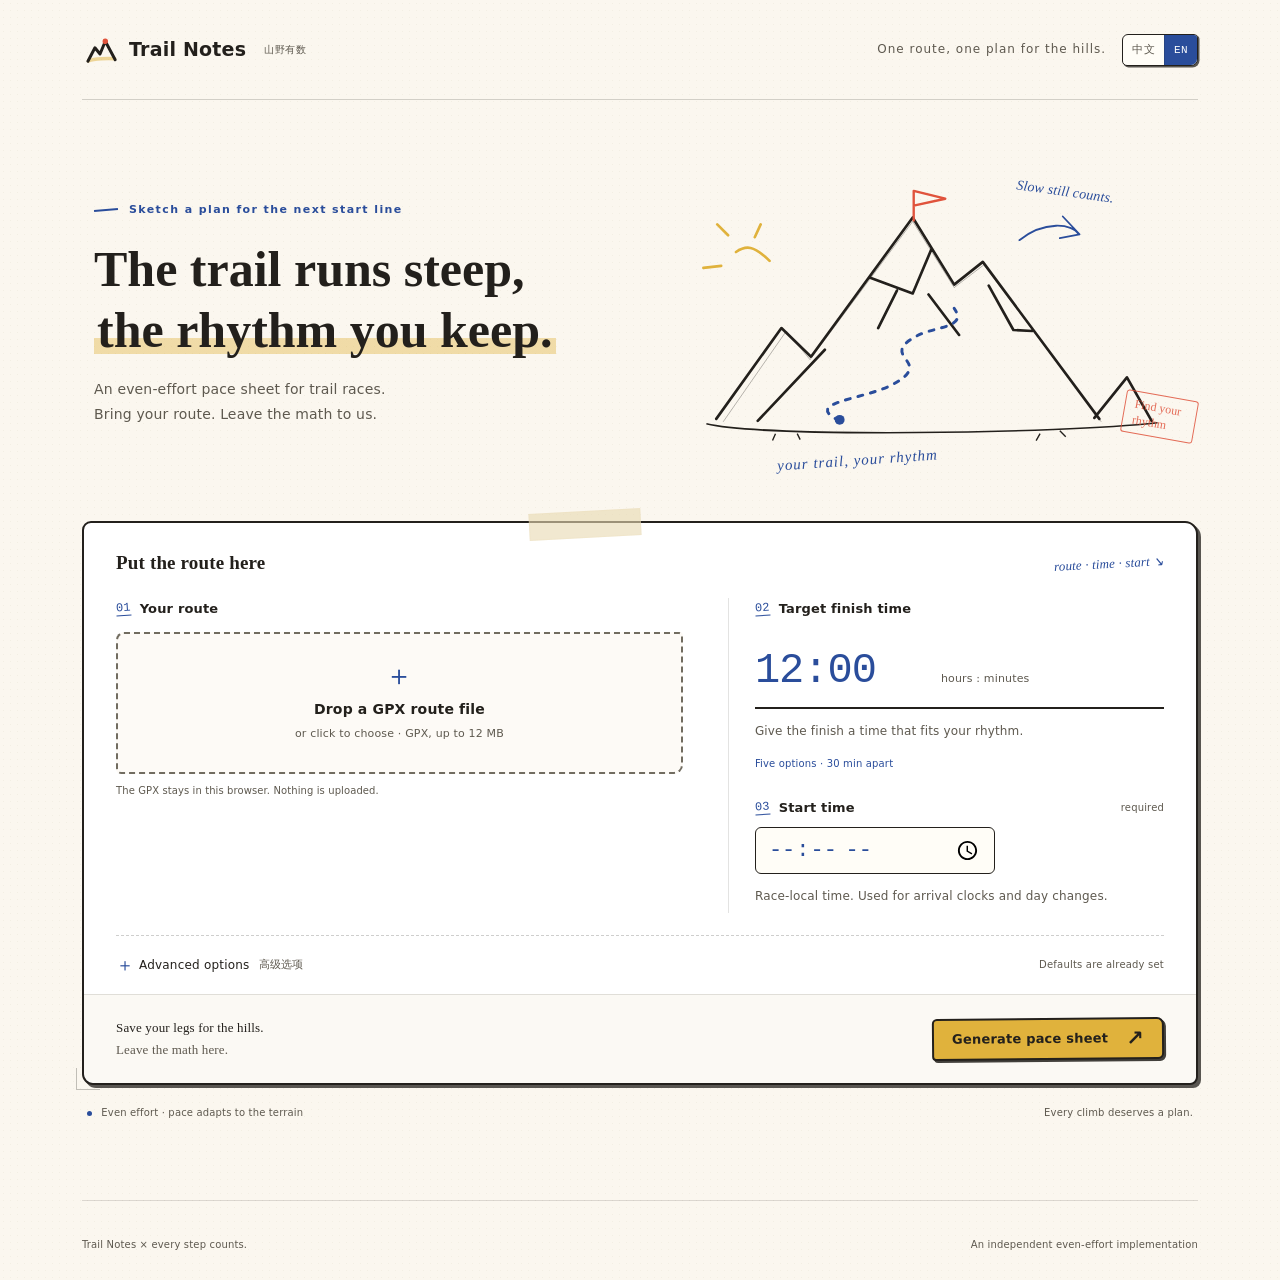
==== commit e6a5ad6f: "feat(i18n): 英文标语改为押韵句 - hero.title1/title2: The trail climbs, / you keep the rhythm.   → The trail r" ====
--- a/web/index.html
+++ b/web/index.html
@@ -10,12 +10,12 @@
   <link rel="icon" href="./favicon-32.png" sizes="32x32" type="image/png">
   <link rel="icon" href="./favicon-16.png" sizes="16x16" type="image/png">
   <link rel="apple-touch-icon" href="./apple-touch-icon.png">
-  <link rel="stylesheet" href="./style.css?v=frontend-v29">
-  <script src="./i18n.js?v=frontend-v29" defer></script>
-  <script src="./pace-time.js?v=frontend-v29" defer></script>
-  <script src="./pace-svg.js?v=frontend-v29" defer></script>
-  <script src="./pace-wallpaper.js?v=frontend-v29" defer></script>
-  <script src="./app.js?v=frontend-v29" defer></script>
+  <link rel="stylesheet" href="./style.css?v=frontend-v30">
+  <script src="./i18n.js?v=frontend-v30" defer></script>
+  <script src="./pace-time.js?v=frontend-v30" defer></script>
+  <script src="./pace-svg.js?v=frontend-v30" defer></script>
+  <script src="./pace-wallpaper.js?v=frontend-v30" defer></script>
+  <script src="./app.js?v=frontend-v30" defer></script>
 </head>
 <body>
   <div class="page-shell">
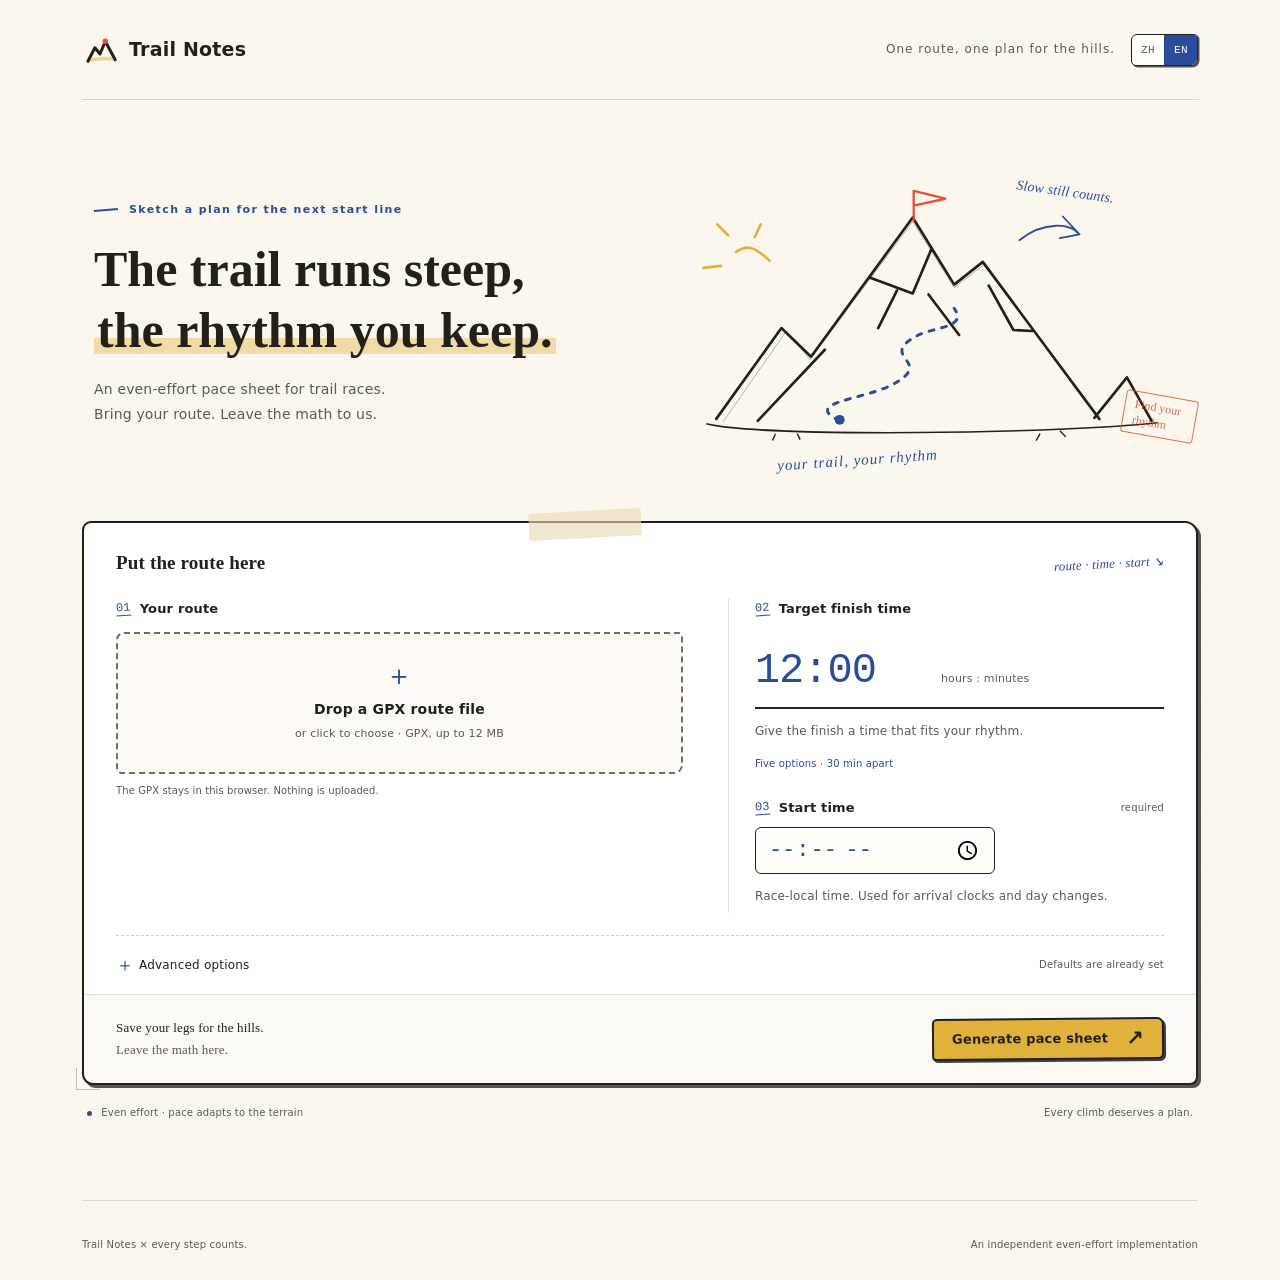
==== commit c7988c9b: "fix(i18n): 英文界面清除残留中文 - 品牌副标签 山野有数、高级选项旁的中文副标题在 html[lang=en] 下隐藏 - 语言按钮改为 ZH / EN（中文界面仍显示 中文），加 dat" ====
--- a/web/index.html
+++ b/web/index.html
@@ -10,12 +10,12 @@
   <link rel="icon" href="./favicon-32.png" sizes="32x32" type="image/png">
   <link rel="icon" href="./favicon-16.png" sizes="16x16" type="image/png">
   <link rel="apple-touch-icon" href="./apple-touch-icon.png">
-  <link rel="stylesheet" href="./style.css?v=frontend-v30">
-  <script src="./i18n.js?v=frontend-v30" defer></script>
-  <script src="./pace-time.js?v=frontend-v30" defer></script>
-  <script src="./pace-svg.js?v=frontend-v30" defer></script>
-  <script src="./pace-wallpaper.js?v=frontend-v30" defer></script>
-  <script src="./app.js?v=frontend-v30" defer></script>
+  <link rel="stylesheet" href="./style.css?v=frontend-v31">
+  <script src="./i18n.js?v=frontend-v31" defer></script>
+  <script src="./pace-time.js?v=frontend-v31" defer></script>
+  <script src="./pace-svg.js?v=frontend-v31" defer></script>
+  <script src="./pace-wallpaper.js?v=frontend-v31" defer></script>
+  <script src="./app.js?v=frontend-v31" defer></script>
 </head>
 <body>
   <div class="page-shell">
@@ -24,8 +24,8 @@
       <div class="header-right">
         <span class="header-note" data-i18n="header.note">一条路线，一份山野计划。</span>
         <div class="lang-switch" role="group" data-i18n-aria="lang.group" aria-label="语言">
-          <button type="button" data-lang-button="zh" aria-pressed="true">中文</button>
-          <button type="button" data-lang-button="en" aria-pressed="false">EN</button>
+          <button type="button" data-lang-button="zh" data-i18n="lang.zh" aria-pressed="true">中文</button>
+          <button type="button" data-lang-button="en" data-i18n="lang.en" aria-pressed="false">EN</button>
         </div>
       </div>
     </header>
--- a/web/style.css
+++ b/web/style.css
@@ -70,9 +70,9 @@
 
 /* 英文排版：拉丁字母更宽，行高与字号单独收一点 */
 html[lang="en"] .brand{letter-spacing:.2px}
-html[lang="en"] .brand-en{letter-spacing:.6px}
 html[lang="en"] h1{font-size:clamp(32px,4vw,50px);line-height:1.22;letter-spacing:0}
 html[lang="en"] .hero-description{line-height:1.8}
+html[lang="en"] .brand-en,html[lang="en"] .summary-cn{display:none}
 html[lang="en"] .sketch-stamp{letter-spacing:0;font-size:12px;padding:5px 15px 5px 9px;line-height:1.3}
 html[lang="en"] .eyebrow{letter-spacing:1.4px}
 html[lang="en"] .planner-heading h2{font-size:19px}
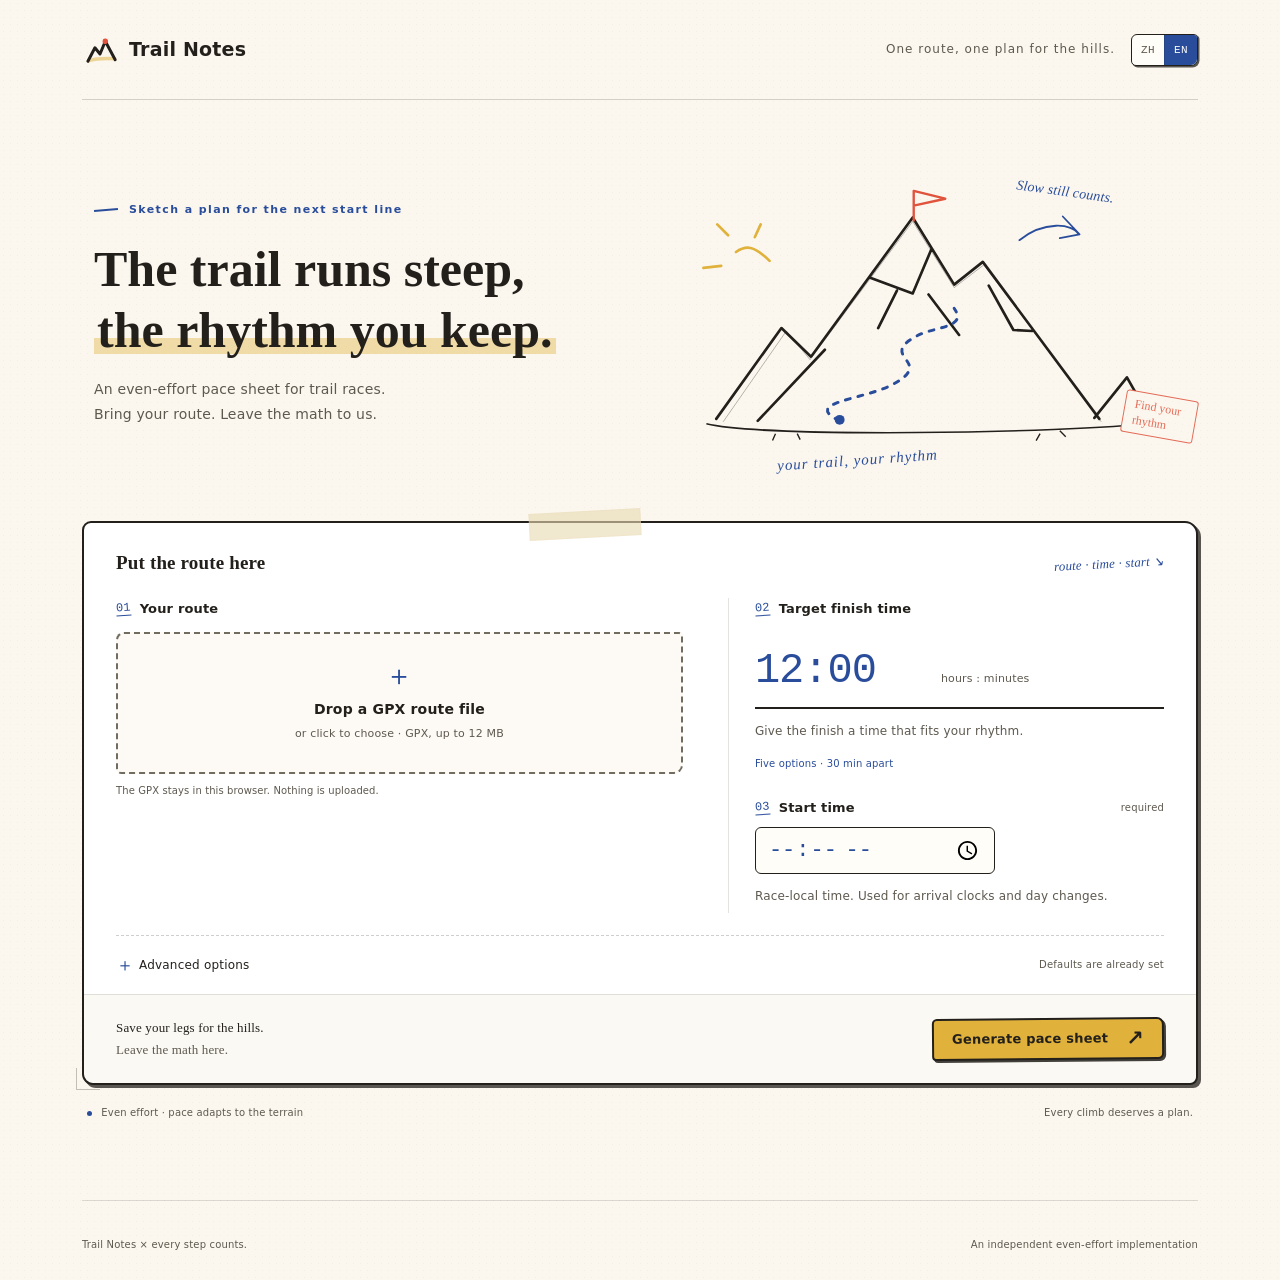
==== commit d805d0db: "fix(web): 印章加纸色底，英文出处改用 IEST 官方名 - .sketch-stamp 加纸色底与网点，山脊线不再穿过印章文字；透明度改由文字与边框承担 - 英文 detail.indepe" ====
--- a/web/index.html
+++ b/web/index.html
@@ -10,12 +10,12 @@
   <link rel="icon" href="./favicon-32.png" sizes="32x32" type="image/png">
   <link rel="icon" href="./favicon-16.png" sizes="16x16" type="image/png">
   <link rel="apple-touch-icon" href="./apple-touch-icon.png">
-  <link rel="stylesheet" href="./style.css?v=frontend-v31">
-  <script src="./i18n.js?v=frontend-v31" defer></script>
-  <script src="./pace-time.js?v=frontend-v31" defer></script>
-  <script src="./pace-svg.js?v=frontend-v31" defer></script>
-  <script src="./pace-wallpaper.js?v=frontend-v31" defer></script>
-  <script src="./app.js?v=frontend-v31" defer></script>
+  <link rel="stylesheet" href="./style.css?v=frontend-v32">
+  <script src="./i18n.js?v=frontend-v32" defer></script>
+  <script src="./pace-time.js?v=frontend-v32" defer></script>
+  <script src="./pace-svg.js?v=frontend-v32" defer></script>
+  <script src="./pace-wallpaper.js?v=frontend-v32" defer></script>
+  <script src="./app.js?v=frontend-v32" defer></script>
 </head>
 <body>
   <div class="page-shell">
--- a/web/style.css
+++ b/web/style.css
@@ -16,7 +16,7 @@
 :focus-visible{outline:3px solid var(--color-primary);outline-offset:4px} input:focus-visible,select:focus-visible,textarea:focus-visible{outline:2px solid var(--color-accent);outline-offset:3px}
 .page-shell{max-width:1200px;padding:0 42px;margin:auto}.site-header{height:100px;display:flex;align-items:center;justify-content:space-between;border-bottom:1px solid #23201c30}
 .brand{display:flex;align-items:center;gap:9px;text-decoration:none;font-size:19px;font-weight:650;letter-spacing:2px}.brand-mark{width:38px;height:38px;flex:none;display:block;transform:rotate(-3deg) translateY(1px)}.brand-en{font:10px var(--font-mono);letter-spacing:1.3px;color:var(--color-muted);margin-left:9px}.header-note{font-size:12px;letter-spacing:1px;color:var(--color-muted)}
-.hero{display:grid;grid-template-columns:1fr 1fr;align-items:center;gap:20px;padding:55px 12px 48px}.eyebrow{display:flex;align-items:center;gap:11px;font-size:11px;font-weight:600;letter-spacing:2px;color:var(--color-primary);margin:0 0 20px}.small-line{display:inline-block;width:24px;height:2px;background:var(--color-primary);transform:rotate(-5deg)}h1{font-family:var(--font-display);font-weight:600;font-size:clamp(38px,4.4vw,56px);letter-spacing:1.5px;line-height:1.4;margin:0 0 16px}.marker{background:linear-gradient(transparent 65%,#e0b23c66 65%,#e0b23c66 92%,transparent 92%);padding:0 3px}.hero-description{font-size:14px;line-height:1.9;color:var(--color-muted);margin:0}.mountain-sketch{position:relative;align-self:center;padding-top:22px;margin:0 -15px 0 8px}.mountain-sketch>svg{display:block;width:100%;height:auto}.sketch-label{font-family:var(--font-display);position:absolute;color:var(--color-primary);font-style:italic;font-size:14px}.label-summit{right:16%;top:8%;transform:rotate(8deg)}.label-route{bottom:0;left:22%;transform:rotate(-4deg);font-size:15px;letter-spacing:1px}.sketch-stamp{position:absolute;display:block;width:max-content;right:1%;bottom:11%;color:var(--color-accent);font-family:var(--font-display);font-size:15px;border:1.5px solid var(--color-accent);border-radius:3px;transform:rotate(10deg);padding:5px 9px;line-height:1.35;opacity:.85}
+.hero{display:grid;grid-template-columns:1fr 1fr;align-items:center;gap:20px;padding:55px 12px 48px}.eyebrow{display:flex;align-items:center;gap:11px;font-size:11px;font-weight:600;letter-spacing:2px;color:var(--color-primary);margin:0 0 20px}.small-line{display:inline-block;width:24px;height:2px;background:var(--color-primary);transform:rotate(-5deg)}h1{font-family:var(--font-display);font-weight:600;font-size:clamp(38px,4.4vw,56px);letter-spacing:1.5px;line-height:1.4;margin:0 0 16px}.marker{background:linear-gradient(transparent 65%,#e0b23c66 65%,#e0b23c66 92%,transparent 92%);padding:0 3px}.hero-description{font-size:14px;line-height:1.9;color:var(--color-muted);margin:0}.mountain-sketch{position:relative;align-self:center;padding-top:22px;margin:0 -15px 0 8px}.mountain-sketch>svg{display:block;width:100%;height:auto}.sketch-label{font-family:var(--font-display);position:absolute;color:var(--color-primary);font-style:italic;font-size:14px}.label-summit{right:16%;top:8%;transform:rotate(8deg)}.label-route{bottom:0;left:22%;transform:rotate(-4deg);font-size:15px;letter-spacing:1px}.sketch-stamp{position:absolute;display:block;width:max-content;right:1%;bottom:11%;color:#e0533cd9;font-family:var(--font-display);font-size:15px;border:1.5px solid #e0533cd9;border-radius:3px;transform:rotate(10deg);padding:5px 9px;line-height:1.35;background:var(--color-bg) radial-gradient(#a99c7918 .65px,transparent .65px) 0 0/7px 7px}
 .planner{position:relative;background:var(--color-surface);border:2px solid var(--color-border);border-radius:9px 13px 8px 11px;box-shadow:var(--shadow-card);overflow:visible}.planner:before{content:"";position:absolute;top:-12px;left:40%;width:110px;height:25px;background:#e9d9b39c;transform:rotate(-3deg);border:1px solid #e9d9b330;pointer-events:none}.planner-heading{display:flex;justify-content:space-between;align-items:center;padding:26px 32px 20px}.planner-heading h2{font:600 21px/1.5 var(--font-display);margin:0}.pencil-note{font:italic 13px/1.5 var(--font-display);color:var(--color-primary);transform:rotate(-3deg)}.main-fields{display:grid;grid-template-columns:1.3fr 1fr;gap:45px;padding:0 32px 22px}.field-label{font-size:13px;font-weight:600;display:flex;align-items:center;gap:9px;margin-bottom:12px}.step-number{font:12px var(--font-mono);color:var(--color-primary);border-bottom:1px solid var(--color-primary);transform:rotate(-4deg)}.drop-zone{min-height:142px;display:flex;flex-direction:column;justify-content:center;align-items:center;gap:4px;border:2px dashed #716c60;border-radius:8px 4px 9px 5px;background:#fbf7ef90;cursor:pointer;transition:background .18s,border-color .18s,transform .18s;text-align:center;padding:12px 16px}.drop-zone:hover,.drop-zone.dragover{border-color:var(--color-primary);background:#edf0f780;transform:rotate(-.35deg)}.drop-zone.has-file{background:#eef2f7;border-color:var(--color-primary);border-style:solid}.upload-symbol{font:28px/1 var(--font-display);color:var(--color-primary);margin-bottom:4px}.drop-zone>span:not(.upload-symbol){max-width:100%;overflow-wrap:anywhere}#file-title{font-size:14px;font-weight:550}.upload-hint{font-size:11px;color:var(--color-muted)}.file-state{font-size:11px;color:var(--color-primary)}.field-footnote{font-size:10px;margin:8px 0 0;color:var(--color-muted);letter-spacing:.1px}.time-field{padding-left:26px;border-left:1px solid #23201c20}.duration-wrap{border-bottom:2px solid var(--color-border);display:flex;align-items:baseline;gap:16px;padding:12px 0 9px;margin-top:3px}.duration-wrap input{background:transparent;border:0;min-width:0;width:170px;max-width:70%;font:42px/1.3 var(--font-mono);letter-spacing:-1px;border-radius:3px;padding:0;color:var(--color-primary)}.duration-wrap>span{font-size:11px;white-space:nowrap;color:var(--color-muted)}.time-hint{font-size:12px;color:var(--color-muted);margin:12px 0 6px}.target-note{font-size:10px;color:var(--color-primary)}
 .advanced{border-top:1px dashed #23201c38;margin:0 32px}.advanced summary{cursor:pointer;list-style:none;display:flex;align-items:center;gap:9px;min-height:58px;font:12px var(--font-body);letter-spacing:.2px}.advanced summary::-webkit-details-marker{display:none}.disclosure-arrow{font-size:18px;color:var(--color-primary);width:14px}.advanced[open] .disclosure-arrow{transform:rotate(45deg)}.summary-cn{color:var(--color-muted);font-size:11px}.defaults-tag{margin-left:auto;color:var(--color-muted);font-size:10px}.advanced-body{border-top:1px dashed #23201c24;padding:0 0 24px}.advanced-intro{font-size:12px;color:var(--color-muted);margin:16px 0 20px}.settings-grid{display:grid;grid-template-columns:repeat(4,minmax(0,1fr));gap:18px}.settings-grid label{font-size:11px;display:block}.settings-grid label>span+span{font-size:10px;color:var(--color-muted);margin-left:4px}.settings-grid input,.settings-grid select,textarea,#track-index{margin-top:6px;width:100%;height:42px;border:1.5px dashed #726b5d;border-radius:6px;background:#fffdf7;padding:6px 10px;font-size:13px}.repair-policy{background:var(--color-surface-alt);border-left:2px solid var(--color-primary);padding:12px 16px;margin-top:24px;font-size:12px}.repair-policy p{margin:4px 0 0;color:var(--color-muted)}.repair-policy strong{font-weight:600}.checkpoint-panel h3,#manual-panel h3{font-size:14px}.subheading{display:flex;align-items:center;justify-content:space-between;margin-top:22px}.subheading span{font-size:10px;color:var(--color-muted)}#cp-hint,#manual-panel p{font-size:12px;color:var(--color-muted)}.cp-row{display:grid;grid-template-columns:1.2fr 1.4fr .65fr .8fr;gap:12px;align-items:center;border-top:1px solid #23201c15;padding:12px 0}.cp-name{display:flex;align-items:center;gap:5px;font-size:12px;overflow-wrap:anywhere}.cp-row label{font-size:10px;color:var(--color-muted);display:block}.cp-row input[type=number],.cp-row input[type=text],.cp-row select{width:100%;min-width:0;height:36px;border:1px solid #aaa291;background:#fffdf7;border-radius:4px;padding:4px 8px;font-size:12px}.cp-row.needs-choice{border-left:3px solid var(--color-accent);padding-left:10px}.cp-position-note{font-size:10px;color:var(--color-primary)}#manual-panel textarea{height:auto;min-height:100px;resize:vertical;font:12px/1.8 var(--font-mono)}#track-panel{padding:10px 0 20px;max-width:400px}.setting-label{font-size:12px}
 .form-footer{display:flex;align-items:center;justify-content:space-between;gap:20px;background:#f4eee160;padding:22px 32px;border-radius:0 0 8px 11px;border-top:1px solid #23201c20}.form-footer p{font:13px/1.7 var(--font-display);margin:0}.form-footer p span+span{color:var(--color-muted)}.button{background:#fffdf7;border:2px solid var(--color-border);border-radius:5px 7px 6px 4px;box-shadow:var(--shadow-control);min-height:42px;padding:8px 18px;font-size:13px;font-weight:600;display:inline-flex;justify-content:center;align-items:center;gap:18px;transition:background .18s,transform .18s,box-shadow .18s}.button:hover:not(:disabled){background:var(--color-primary);color:var(--color-on-primary)}.button:active:not(:disabled){transform:translate(2px,2px);box-shadow:0 0 0 transparent}.button-primary{background:var(--color-accent-2);min-width:200px;transform:rotate(-.5deg)}.button-primary>span:not(#generate-label){font-size:21px;line-height:1}
